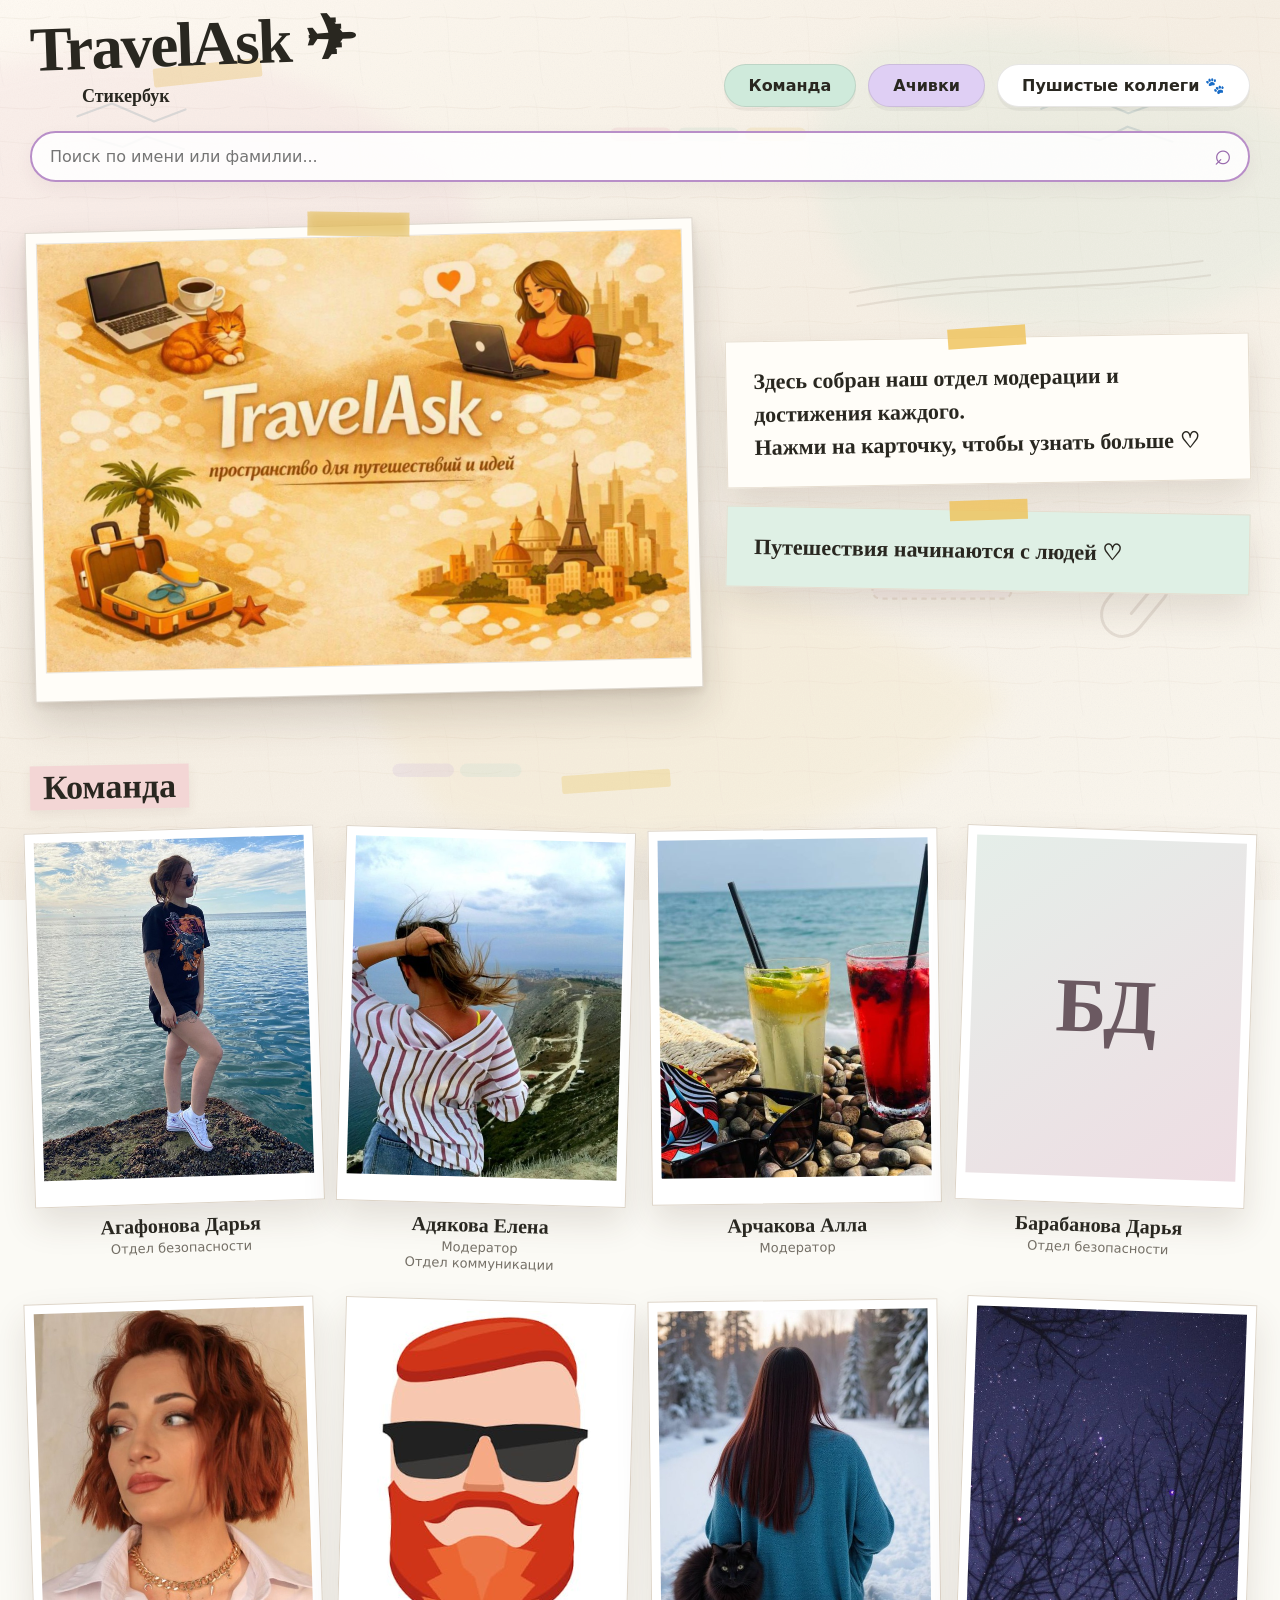
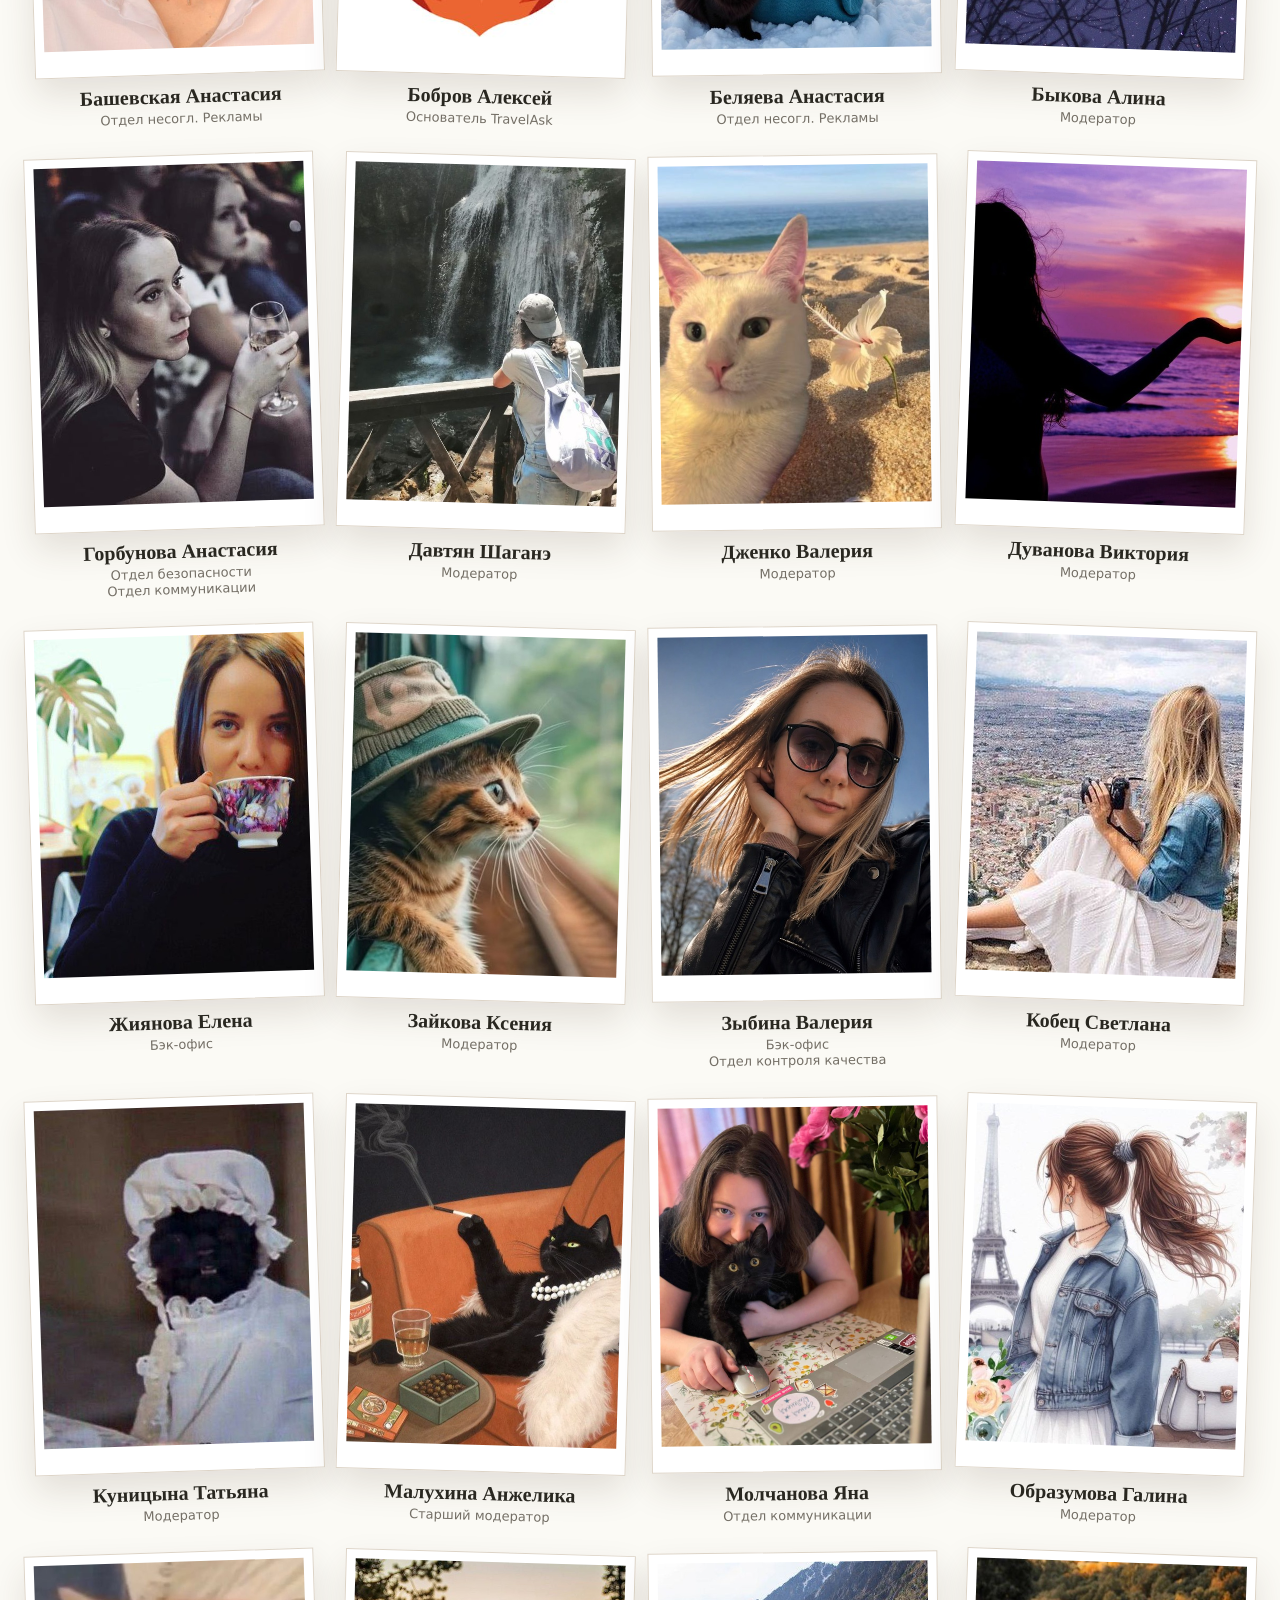
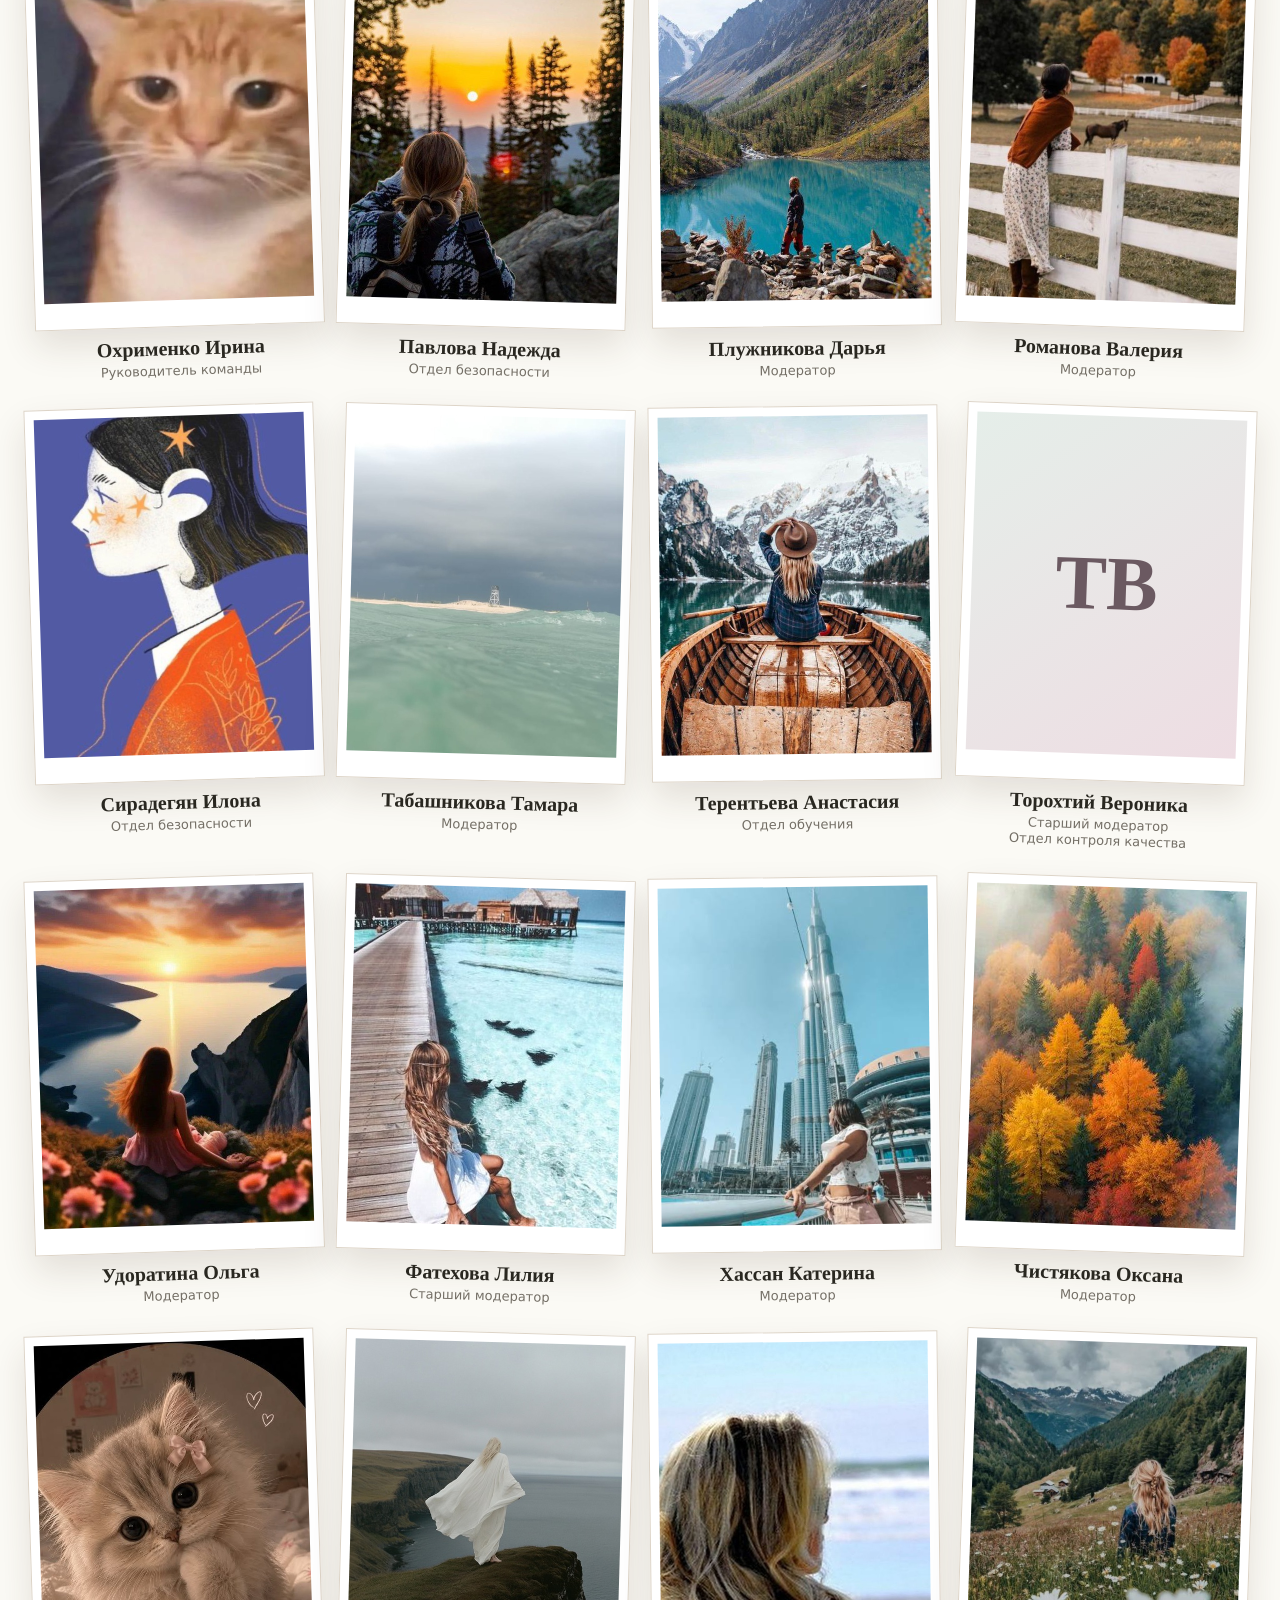
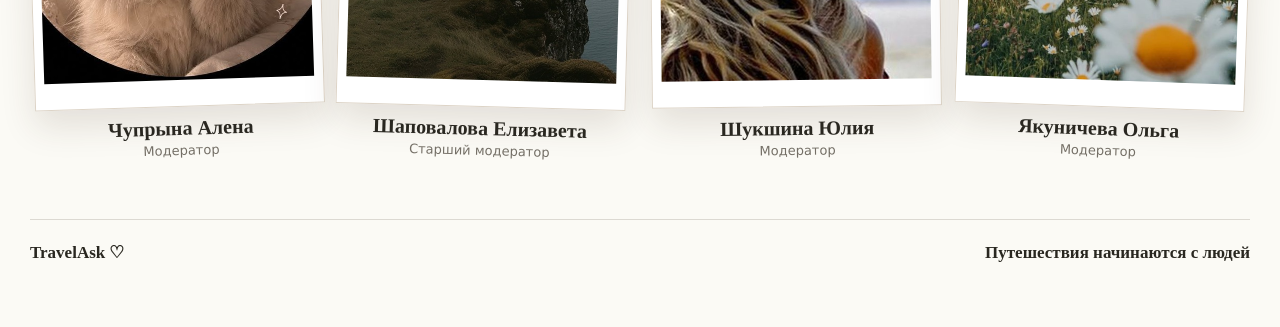
==== index.html @ f5ee165c "добавление питомцев" ====
<!doctype html><html lang="ru"><head><meta charset="utf-8"><meta name="viewport" content="width=device-width,initial-scale=1">
<meta name="theme-color" content="#fbfaf5"><title>TravelAsk Стикербук</title><link rel="stylesheet" href="styles.css">  <link rel="stylesheet" href="darkfix.css?v=2">
</head><body>
<main class="page"><header class="header">
  <a class="brand" href="index.html"><div class="brand-title">TravelAsk ✈</div><div class="brand-sub">Стикербук</div></a>
  <nav class="nav"><a class="pill mint" href="index.html">Команда</a><a class="pill lav" href="achievements.html">Ачивки</a><a class="pill" href="pets.html">Пушистые коллеги 🐾</a></nav>
</header>
<div class="search"><input id="memberSearch" type="search" placeholder="Поиск по имени или фамилии..." autocomplete="off"></div>
<section class="hero">
  <div class="hero-banner-wrap">
    <img class="hero-banner" src="background/hero-travelask.jpg" alt="TravelAsk — пространство для путешествий и идей">
  </div>
  <div><div class="note">Здесь собран наш отдел модерации и достижения каждого.<br>Нажми на карточку, чтобы узнать больше ♡</div>
  <div class="note mint-note">Путешествия начинаются с людей ♡</div></div>
</section>
<div class="section-label">Команда</div>
<section id="teamGrid" class="team-grid"></section><div id="teamEmpty" class="empty hidden">Никого не нашлось. Попробуй другое имя ♡</div>
<footer class="footer"><span>TravelAsk ♡</span><span>Путешествия начинаются с людей</span></footer>
</main><script src="data.js"></script><script src="script.js"></script></body></html>
---- styles.css ----
:root{
  --paper:#fbfaf5; --ink:#292720; --muted:#746f66;
  --mint:#cfeadb; --lav:#dfcff4; --pink:#f0d0d5; --yellow:#f0c968;
  --line:rgba(83,70,55,.18); --shadow:0 16px 34px rgba(68,49,32,.13);
}
*{box-sizing:border-box}
html{min-height:100%;background:var(--paper)}
body{margin:0;min-height:100vh;color:var(--ink);font-family:Inter,system-ui,-apple-system,"Segoe UI",Arial,sans-serif;background:transparent}
body::before{content:"";position:fixed;inset:0;z-index:-2;background:url("background/bg-scrapbook-v10-no-planes.svg") center/cover no-repeat}
body::after{content:"";position:fixed;inset:0;z-index:-1;background:rgba(255,255,255,.04)}
a{color:inherit;text-decoration:none}
button,input{font:inherit}
.page{width:min(1220px,calc(100% - 30px));margin:0 auto;padding:24px 0 64px}
.header{display:flex;justify-content:space-between;align-items:flex-end;gap:18px;margin-bottom:24px}
.brand{display:inline-block}
.brand-title{font-family:"Segoe Print","Comic Sans MS",cursive;font-weight:800;font-size:clamp(36px,5vw,63px);line-height:.85;letter-spacing:-2px;transform:rotate(-2deg);transform-origin:left center}
.brand-sub{margin-left:52px;margin-top:8px;font-family:"Segoe Print","Comic Sans MS",cursive;font-size:18px;font-weight:800}
.nav{display:flex;gap:12px;flex-wrap:wrap}
.pill{border:1px solid rgba(60,50,40,.12);border-radius:999px;padding:11px 24px;font-weight:800;box-shadow:0 4px 0 rgba(0,0,0,.04);background:#fff;transition:transform .18s ease,box-shadow .18s ease}
.pill:hover{transform:translateY(-2px);box-shadow:0 7px 13px rgba(60,45,30,.09)}
.pill.mint{background:var(--mint)} .pill.lav{background:var(--lav)}
.search{position:relative;margin:2px 0 25px}
.search input{width:100%;background:rgba(255,255,255,.86);border:2px solid #b88ec8;border-radius:999px;padding:14px 52px 14px 18px;outline:none;box-shadow:0 7px 18px rgba(80,57,92,.06)}
.search input:focus{box-shadow:0 0 0 4px rgba(184,142,200,.13)}
.search::after{content:"⌕";position:absolute;right:18px;top:5px;font-size:30px;color:#9869ad}
.hero{display:grid;grid-template-columns:1.12fr .88fr;gap:28px;align-items:center;margin:6px 0 12px}
.scrap{min-height:475px;position:relative}
.polaroid{position:absolute;width:218px;background:#fff;padding:9px 9px 34px;border:1px solid #ddd4c8;box-shadow:var(--shadow)}
.polaroid img{width:100%;aspect-ratio:4/5;display:block;object-fit:cover}
.polaroid .caption{text-align:center;font:800 16px/1.15 "Segoe Print","Comic Sans MS",cursive;margin-top:7px}
.polaroid:nth-child(1){left:12px;top:40px;transform:rotate(-8deg)}
.polaroid:nth-child(2){left:165px;top:7px;transform:rotate(7deg)}
.polaroid:nth-child(3){left:305px;top:180px;transform:rotate(-3deg)}
.polaroid:nth-child(4){left:62px;top:275px;transform:rotate(5deg)}
.tape{position:absolute;width:82px;height:22px;background:rgba(238,190,82,.85);box-shadow:inset 0 0 10px rgba(255,255,255,.25)}
.note{position:relative;padding:23px 27px;background:#fffdf8;border:1px solid #e6ddcf;box-shadow:var(--shadow);font:800 22px/1.5 "Segoe Print","Comic Sans MS",cursive;transform:rotate(-1deg)}
.note::before{content:"";position:absolute;width:78px;height:20px;background:rgba(239,194,88,.8);left:calc(50% - 39px);top:-11px;transform:rotate(-3deg)}
.note.mint-note{margin-top:26px;background:#dff0e5;transform:rotate(1deg)}
.section-label{display:inline-block;margin:32px 0 20px;padding:5px 13px;background:#f3d6d5;font:800 34px/1 "Segoe Print","Comic Sans MS",cursive;transform:rotate(-1deg);box-shadow:0 5px 12px rgba(80,55,40,.07)}
.team-grid{display:grid;grid-template-columns:repeat(4,minmax(0,1fr));gap:27px 20px;align-items:start}
.member-card{position:relative;display:block;transform:rotate(var(--rot,0deg));transition:transform .22s ease}
.member-card:nth-child(4n+1){--rot:-1.8deg}.member-card:nth-child(4n+2){--rot:1.6deg}.member-card:nth-child(4n+3){--rot:-.7deg}.member-card:nth-child(4n){--rot:2deg}
.member-card:hover{transform:rotate(0deg) translateY(-5px)}
.photo-paper{background:#fff;padding:9px 9px 26px;border:1px solid #ddd4c7;box-shadow:var(--shadow)}
.photo-paper img{width:100%;aspect-ratio:4/5;display:block;object-fit:cover;object-position:center}
.avatar-fallback{width:100%;aspect-ratio:4/5;display:grid;place-items:center;background:linear-gradient(145deg,#e5eee9,#eedde3);font:800 clamp(40px,6vw,78px)/1 "Segoe Print","Comic Sans MS",cursive;color:#6b5961}
.member-name{font:800 20px/1.15 "Segoe Print","Comic Sans MS",cursive;text-align:center;margin:10px 3px 3px}
.member-role{text-align:center;color:var(--muted);font-size:13px;line-height:1.3;white-space:pre-line}
.empty{padding:30px;text-align:center;font:700 20px/1.4 "Segoe Print","Comic Sans MS",cursive;color:var(--muted)}
.back{display:inline-block;margin:2px 0 24px;font-weight:750}
.profile-top{display:grid;grid-template-columns:360px minmax(0,1fr);gap:36px;align-items:start}
.profile-photo{background:#fff;padding:10px 10px 30px;border:1px solid #ddd3c7;box-shadow:var(--shadow);transform:rotate(-4deg)}
.profile-left{display:flex;flex-direction:column;align-items:center;min-width:0}
.profile-left .profile-photo{width:250px;max-width:100%}
.profile-special{
  width:100%;
  display:flex;
  flex-wrap:nowrap;
  justify-content:center;
  align-items:flex-start;
  gap:8px;
  margin-top:18px;
}
.profile-special .achievement{flex:0 0 auto;width:108px}
.profile-special .achievement-visual{width:92px}
.profile-special .achievement-title{font-size:11px;line-height:1.15;max-width:108px}
.profile-special-inline{justify-content:flex-start;margin-top:14px;margin-bottom:6px}

.profile-photo img,.profile-photo .avatar-fallback{width:100%;aspect-ratio:4/5;object-fit:cover}
.name-ribbon{display:inline-block;max-width:100%;padding:14px 40px;background:linear-gradient(90deg,#b88430,#efd078,#b67b27);box-shadow:var(--shadow);font:800 clamp(26px,4vw,38px)/1.1 "Segoe Print","Comic Sans MS",cursive;transform:rotate(-1deg)}
.profile-role{font-size:17px;color:#615c55;white-space:pre-line;margin:15px 0 6px}
.tenure-note{display:inline-block;margin-top:17px;background:#fffdf6;padding:11px 17px;border:1px solid #e2d7c8;box-shadow:0 8px 20px rgba(65,45,30,.09);font:800 18px/1.3 "Segoe Print","Comic Sans MS",cursive;transform:rotate(-2deg)}
.special-badges{display:flex;align-items:flex-start;gap:17px;margin-top:22px}
.filters{display:flex;gap:9px;flex-wrap:wrap;margin:4px 0 24px}
.filter{cursor:pointer;border:1px solid rgba(85,70,55,.3);background:rgba(255,255,255,.74);border-radius:999px;padding:9px 16px;transition:.18s}
.filter:hover{transform:translateY(-1px)} .filter.active{background:var(--mint);font-weight:800}
.achievement-grid{display:grid;grid-template-columns:repeat(5,minmax(0,1fr));gap:30px 16px;align-items:start}
.achievement{position:relative;display:inline-flex;flex-direction:column;align-items:center;justify-content:flex-start;gap:9px;cursor:pointer;perspective:760px;isolation:isolate;min-width:0;-webkit-tap-highlight-color:transparent}
.achievement-visual{position:relative;width:min(150px,100%);aspect-ratio:1;transform-style:preserve-3d;transition:transform .11s ease;will-change:transform;transform-origin:center center;backface-visibility:hidden;-webkit-backface-visibility:hidden}
.achievement-visual img{position:relative;z-index:3;display:block;width:100%;height:100%;object-fit:contain;pointer-events:none;filter:none!important;backface-visibility:hidden;-webkit-backface-visibility:hidden;image-rendering:-webkit-optimize-contrast}
.achievement-visual::after{
  content:"";position:absolute;inset:5%;border-radius:50%;z-index:4;pointer-events:none;
  background:radial-gradient(circle at var(--gx,35%) var(--gy,25%),rgba(255,255,255,.70) 0%,rgba(255,255,255,.34) 13%,rgba(255,255,255,0) 38%);
  opacity:.72;mix-blend-mode:screen;transition:background-position .08s linear;
}
.achievement:hover 
.achievement-title{font-size:14px;line-height:1.2;text-align:center;max-width:160px;transform:none!important;filter:none!important;text-rendering:geometricPrecision}
.achievement.expanded{z-index:99}
.achievement.expanded .achievement-visual{transform:scale(2.25) translateZ(26px)!important;z-index:100}
.category-block{margin-top:34px}
.category-title{display:inline-block;margin:0 0 19px;padding:6px 12px;background:#f2d3d2;font:800 29px/1 "Segoe Print","Comic Sans MS",cursive;transform:rotate(-1deg)}
.catalog-title{font:800 clamp(36px,5vw,52px)/1 "Segoe Print","Comic Sans MS",cursive;margin:18px 0 25px}
.footer{display:flex;justify-content:space-between;gap:16px;flex-wrap:wrap;margin-top:60px;padding-top:22px;border-top:1px solid var(--line);font:800 17px/1.25 "Segoe Print","Comic Sans MS",cursive}
.hidden{display:none!important}
@media(max-width:950px){
 .team-grid{grid-template-columns:repeat(3,minmax(0,1fr))}
 .achievement-grid{grid-template-columns:repeat(4,minmax(0,1fr))}
 .hero{grid-template-columns:1fr}
 .scrap{min-height:470px;max-width:620px}
}
@media(max-width:720px){
 .page{width:min(100% - 20px,1220px);padding-top:15px}
 .header{align-items:flex-start;flex-direction:column}
 .nav{width:100%}.nav .pill{flex:1;text-align:center;padding-inline:15px}
 .brand-title{font-size:44px}.brand-sub{font-size:16px}
 .scrap{min-height:405px;transform:scale(.86);transform-origin:top left;width:116%}
 .polaroid{width:170px}
 .polaroid:nth-child(2){left:123px}.polaroid:nth-child(3){left:218px;top:151px}.polaroid:nth-child(4){left:29px;top:231px}
 .note{font-size:18px;padding:20px}
 .team-grid{grid-template-columns:repeat(2,minmax(0,1fr));gap:18px 10px}
 .member-name{font-size:16px}.member-role{font-size:11px}
 .profile-top{grid-template-columns:1fr}
 .profile-left{width:100%}
 .profile-photo{width:min(75vw,300px);margin:0 auto}
 .profile-special{width:min(100%,390px);overflow-x:auto;justify-content:center;padding:4px 8px 12px;scrollbar-width:none}
 .profile-special::-webkit-scrollbar{display:none}
 .profile-main{text-align:center}
 .profile-role{font-size:15px}
 .special-badges{justify-content:center}
 .achievement-grid{grid-template-columns:repeat(3,minmax(0,1fr));gap:24px 8px}
 .achievement-visual{width:min(125px,100%)}
 .achievement-title{font-size:12px}
}
@media(max-width:480px){
 .page{width:calc(100% - 14px)}
 .scrap{transform:scale(.74);width:135%;min-height:345px}
 .section-label{font-size:29px}
 .team-grid{gap:15px 8px}
 .photo-paper{padding:6px 6px 20px}
 .achievement-grid{grid-template-columns:repeat(2,minmax(0,1fr));gap:23px 7px}
 .achievement-visual{width:min(138px,100%)}
 .achievement.expanded .achievement-visual{transform:scale(1.95) translateZ(22px)!important}
 .name-ribbon{padding:12px 24px}
}


/* Final polish: no pale under-shadow below achievements */
.achievement-visual::before{display:none!important}

/* Special tenure/department badges expand to the same visible size as ordinary achievements */
.profile-special .achievement.expanded .achievement-visual{
  transform:scale(3.67) translateZ(26px)!important;
  z-index:120;
}
.profile-special .achievement.expanded{
  z-index:120;
}

@media(max-width:480px){
  .profile-special .achievement.expanded .achievement-visual{
    transform:scale(3.18) translateZ(22px)!important;
  }
}


/* Dark-mode background fix: the light theme stays unchanged */
@media (prefers-color-scheme: dark) {
  body::before{
    background:
      linear-gradient(rgba(28,24,18,.86), rgba(28,24,18,.86)),
      url("background/bg-dark-clean.svg") center/cover no-repeat !important;
  }
  body::after{
    background:rgba(0,0,0,.06) !important;
  }
}


/* Main-page TravelAsk hero banner */
.hero-banner-wrap{
  position:relative;
  width:100%;
  max-width:680px;
  margin:18px auto 26px;
  padding:10px 10px 28px;
  background:#fffdf8;
  border:1px solid rgba(99,78,55,.22);
  box-shadow:
    0 20px 40px rgba(55,38,24,.18),
    0 4px 10px rgba(55,38,24,.10);
  transform:rotate(-1.35deg);
  transform-origin:center;
}
.hero-banner-wrap::before{
  content:"";
  position:absolute;
  z-index:3;
  width:102px;
  height:24px;
  left:50%;
  top:-14px;
  transform:translateX(-50%) rotate(2deg);
  background:rgba(225,181,75,.68);
  box-shadow:inset 0 0 10px rgba(255,255,255,.30);
  pointer-events:none;
}
.hero-banner{
  display:block;
  width:100%;
  height:auto;
  aspect-ratio:3/2;
  object-fit:cover;
  border:1px solid rgba(95,73,50,.14);
}

/* On the home page, let the new banner use the left hero column cleanly. */
.hero > .hero-banner-wrap{
  align-self:center;
}

@media(max-width:950px){
  .hero-banner-wrap{
    max-width:720px;
    margin-top:8px;
  }
}

@media(max-width:720px){
  .hero-banner-wrap{
    width:calc(100% - 8px);
    margin:10px auto 24px;
    padding:7px 7px 22px;
    transform:rotate(-.8deg);
    box-shadow:
      0 14px 28px rgba(55,38,24,.18),
      0 3px 8px rgba(55,38,24,.10);
  }
  .hero-banner-wrap::before{
    width:82px;
    height:20px;
    top:-11px;
  }
}

/* Keep the light/dark theme behavior of the rest of the site untouched. */
@media(prefers-color-scheme:dark){
  .hero-banner-wrap{
    background:#24211b;
    border-color:rgba(255,255,255,.13);
    box-shadow:
      0 20px 42px rgba(0,0,0,.36),
      0 4px 10px rgba(0,0,0,.22);
  }
  .hero-banner{
    border-color:rgba(255,255,255,.08);
  }
}


/* Mini profile card on member page */
.mini-profile-card{
  position:relative;
  width:min(100%,430px);
  margin:28px 0 6px;
  padding:26px 28px 24px;
  background:#fffaf0;
  border:1px solid rgba(113,88,61,.20);
  border-radius:4px;
  box-shadow:0 14px 30px rgba(65,45,30,.13);
  transform:none;
}
.mini-profile-tape{
  position:absolute;
  width:92px;
  height:22px;
  left:50%;
  top:-12px;
  transform:translateX(-50%) rotate(-3deg);
  background:rgba(233,194,95,.72);
  box-shadow:inset 0 0 8px rgba(255,255,255,.3);
}
.mini-profile-title{
  display:inline-block;
  margin:0 0 18px;
  padding:3px 9px 5px;
  background:#f0d2d5;
  font:800 24px/1 "Segoe Print","Comic Sans MS",cursive;
  transform:rotate(-1deg);
}
.mini-profile-list{
  display:grid;
  gap:13px;
}
.mini-profile-row{
  display:grid;
  grid-template-columns:30px minmax(0,1fr);
  gap:9px;
  align-items:start;
  color:#4f4941;
  font-size:15px;
  line-height:1.35;
}
.mini-profile-row b{
  color:#292720;
}
.mini-profile-icon{
  font-size:19px;
  line-height:1.3;
  text-align:center;
}
.mini-profile-fact{
  margin-top:2px;
}
.mini-profile-interview{
  display:flex;
  align-items:center;
  gap:9px;
  margin-top:4px;
  padding:11px 14px;
  border:1px solid rgba(72,119,105,.22);
  border-radius:12px;
  background:#dff0e5;
  font-weight:800;
  transition:transform .16s ease, box-shadow .16s ease;
}
.mini-profile-interview:hover{
  transform:translateY(-2px);
  box-shadow:0 7px 15px rgba(59,89,74,.12);
}
.mini-profile-arrow{
  margin-left:auto;
  font-size:18px;
}

@media(max-width:720px){
  .mini-profile-card{
    width:min(100%,390px);
    margin:25px auto 5px;
    padding:24px 21px 22px;
    text-align:left;
    transform:none;
  }
  .mini-profile-title{
    font-size:22px;
  }
  .mini-profile-row{
    font-size:14px;
  }
}

@media(prefers-color-scheme:dark){
  .mini-profile-card{
    background:#2d2922;
    border-color:rgba(255,255,255,.12);
    box-shadow:0 15px 32px rgba(0,0,0,.28);
  }
  .mini-profile-row{
    color:#ded7cb;
  }
  .mini-profile-row b{
    color:#f5efe6;
  }
  .mini-profile-title{
    color:#322a29;
  }
  .mini-profile-interview{
    color:#262c29;
  }
}


/* Desktop: place the mini profile card to the right of the member info */
@media(min-width:721px){
  .profile-top{
    grid-template-columns:300px minmax(0,1fr);
    gap:34px;
  }

  .profile-main{
    display:grid;
    grid-template-columns:minmax(260px,1fr) minmax(320px,390px);
    column-gap:28px;
    align-items:start;
  }

  .profile-main > *:not(.mini-profile-card){
    grid-column:1;
  }

  .mini-profile-card{
    grid-column:2;
    grid-row:1 / span 8;
    width:100%;
    margin:0;
    align-self:start;
  }
}


/* Keep mini-profile text sharp during achievement hover */
.mini-profile-card{
  transform:none !important;
}
@media(max-width:720px){
  .mini-profile-card{
    transform:none !important;
  }
}
---- darkfix.css ----
/* TravelAsk Stickerbook: dark mode background override.
   No SVG is used here, so the large polygon "paper scraps" cannot appear. */

@media (prefers-color-scheme: dark) {
  body::before {
    background:
      repeating-linear-gradient(
        8deg,
        rgba(255,255,255,.025) 0px,
        rgba(255,255,255,.025) 1px,
        transparent 1px,
        transparent 34px
      ),
      repeating-linear-gradient(
        96deg,
        rgba(255,255,255,.018) 0px,
        rgba(255,255,255,.018) 1px,
        transparent 1px,
        transparent 48px
      ),
      radial-gradient(circle at 18% 18%, rgba(102,135,116,.10), transparent 28%),
      radial-gradient(circle at 82% 24%, rgba(119,82,105,.09), transparent 25%),
      radial-gradient(circle at 55% 82%, rgba(146,116,62,.08), transparent 30%),
      linear-gradient(135deg, #28241d 0%, #211f1a 48%, #2b271f 100%) !important;
    background-attachment: fixed !important;
  }

  body::after {
    background: rgba(0,0,0,.03) !important;
  }
}
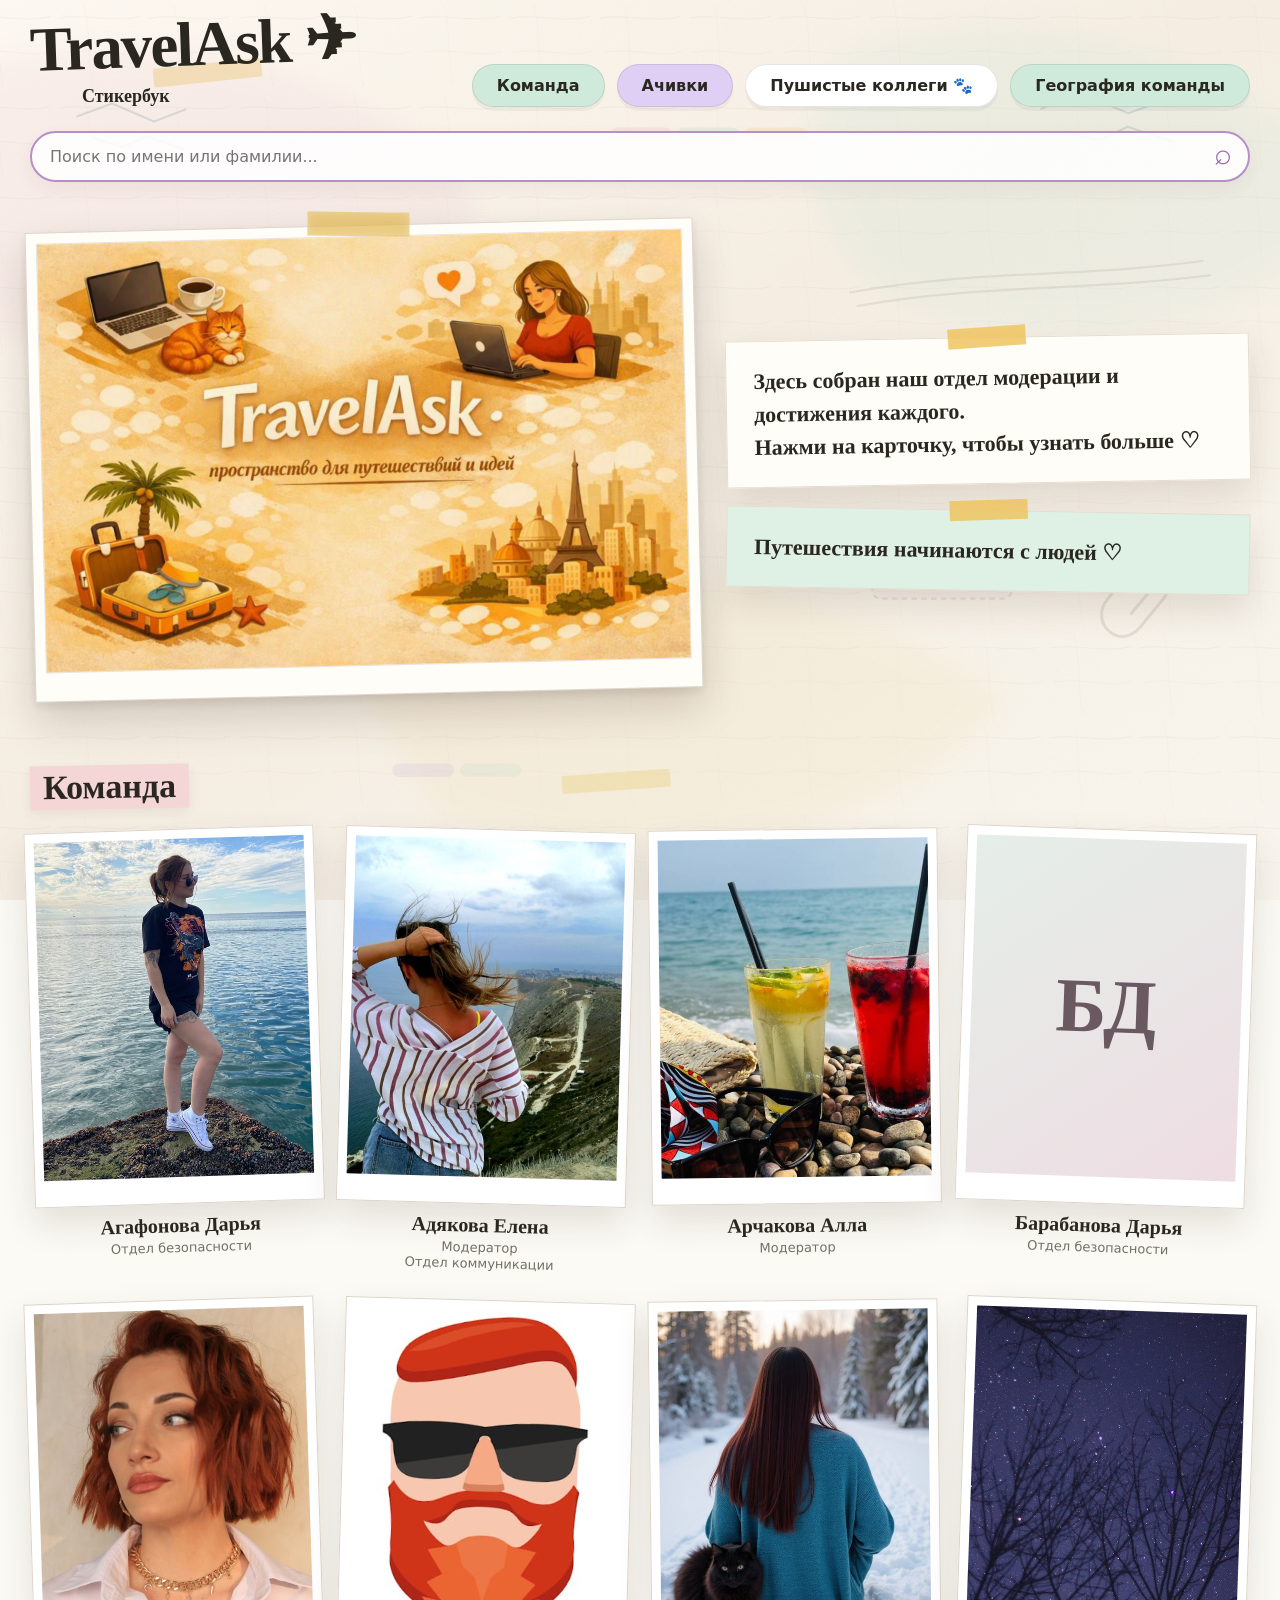
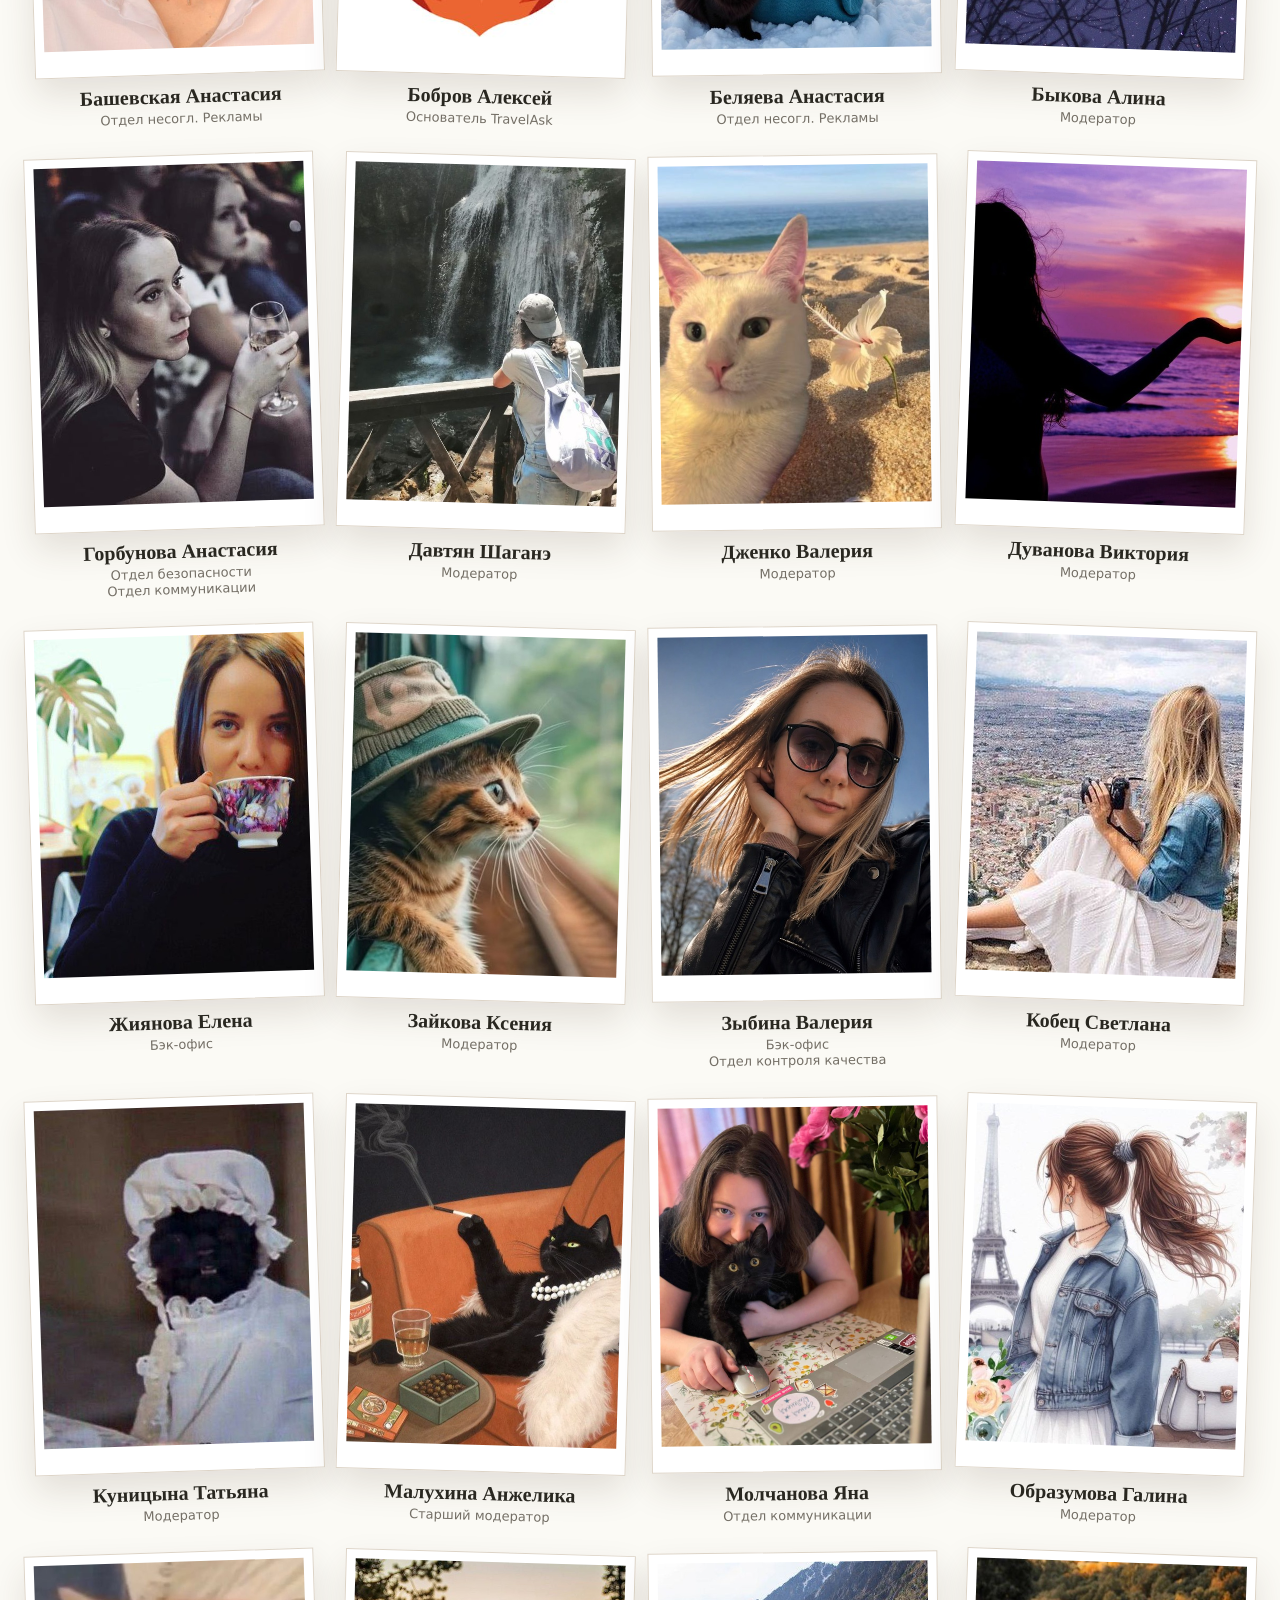
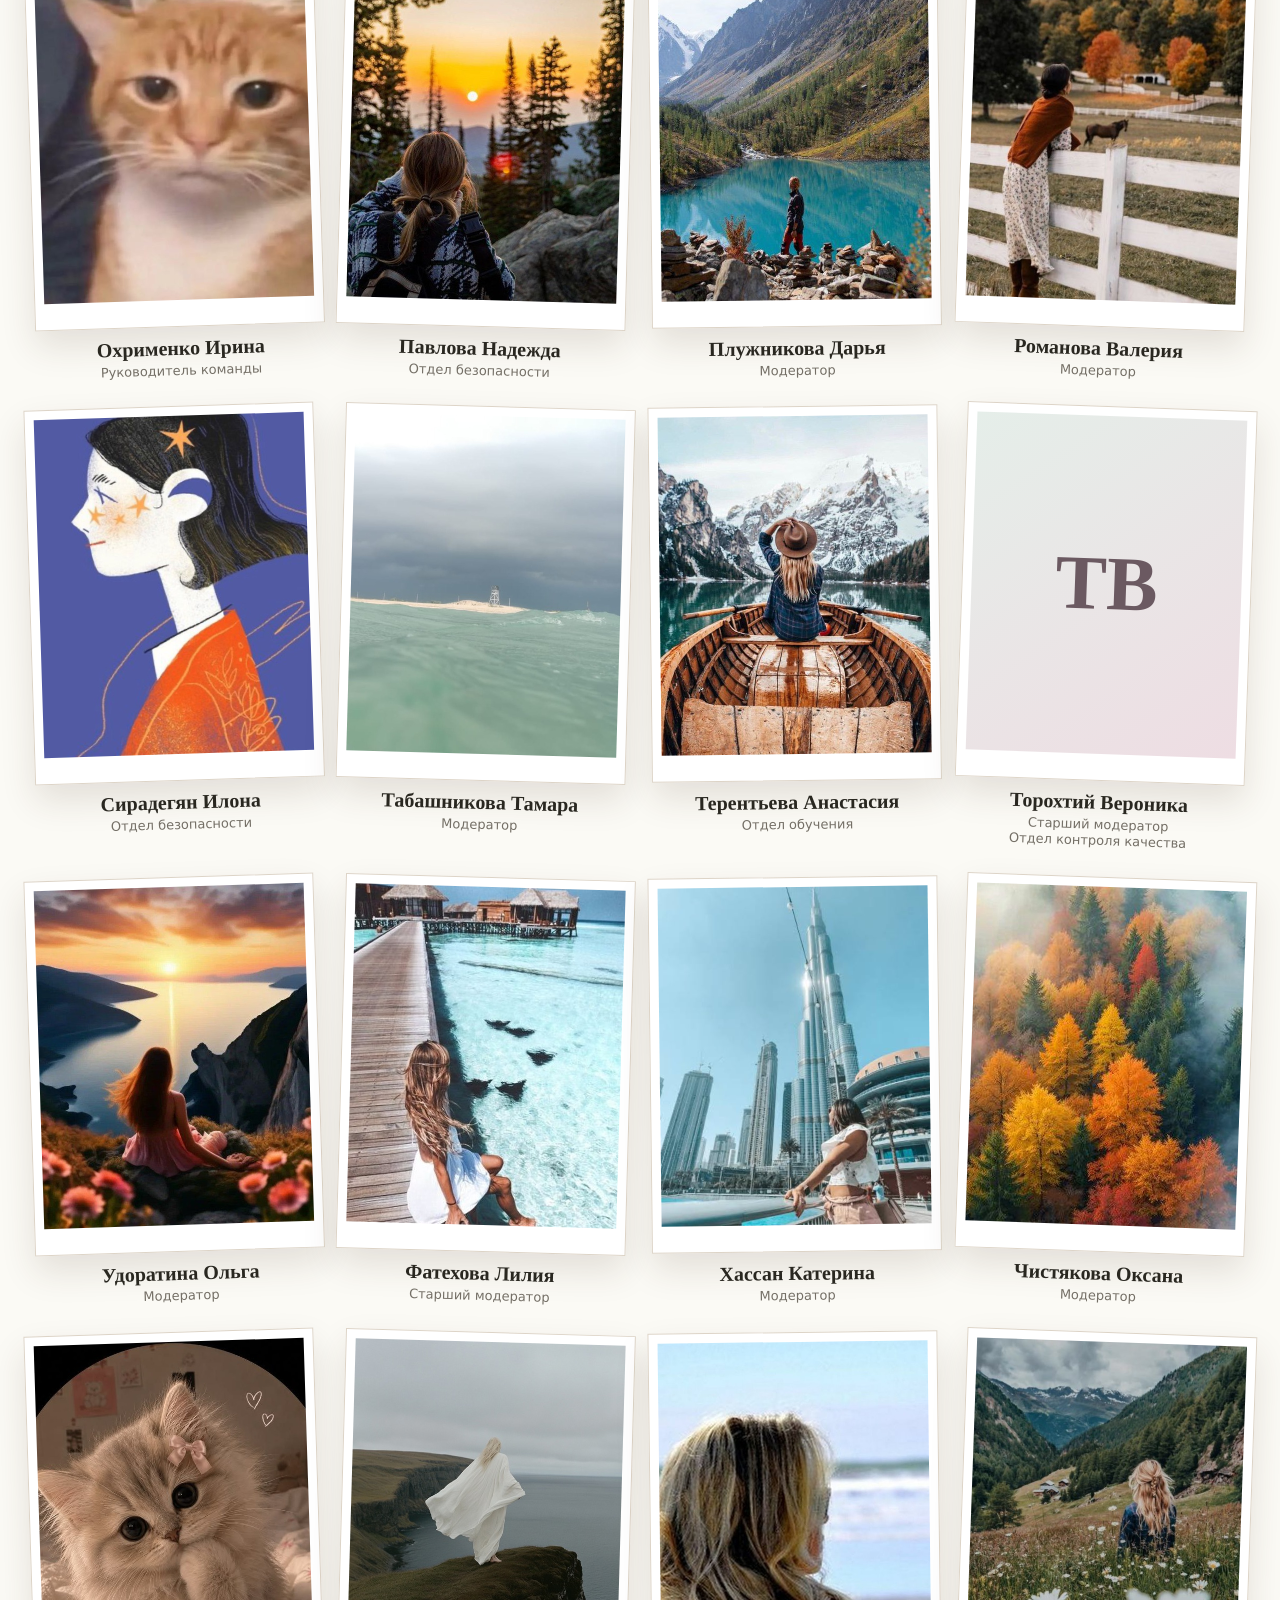
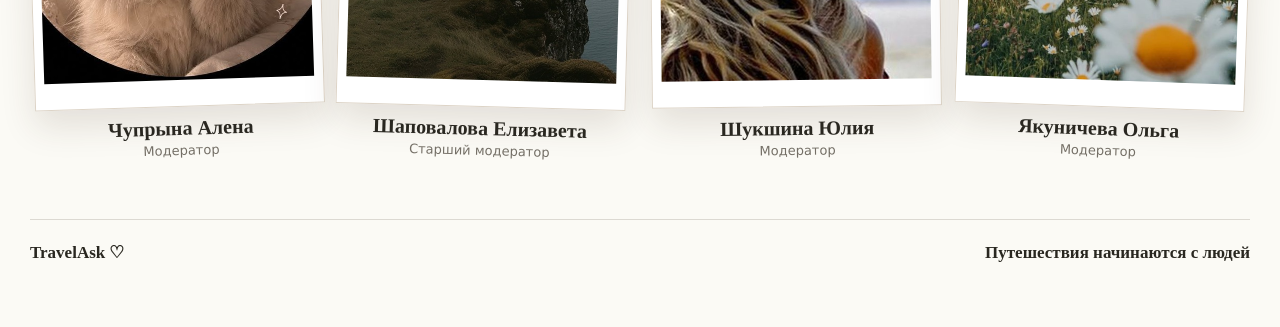
==== commit d762f5e8: "Добавление карты" ====
--- a/index.html
+++ b/index.html
@@ -3,7 +3,7 @@
 </head><body>
 <main class="page"><header class="header">
   <a class="brand" href="index.html"><div class="brand-title">TravelAsk ✈</div><div class="brand-sub">Стикербук</div></a>
-  <nav class="nav"><a class="pill mint" href="index.html">Команда</a><a class="pill lav" href="achievements.html">Ачивки</a><a class="pill" href="pets.html">Пушистые коллеги 🐾</a></nav>
+  <nav class="nav"><a class="pill mint" href="index.html">Команда</a><a class="pill lav" href="achievements.html">Ачивки</a><a class="pill" href="pets.html">Пушистые коллеги 🐾</a><a class="pill mint" href="geography.html">География команды</a></nav>
 </header>
 <div class="search"><input id="memberSearch" type="search" placeholder="Поиск по имени или фамилии..." autocomplete="off"></div>
 <section class="hero">
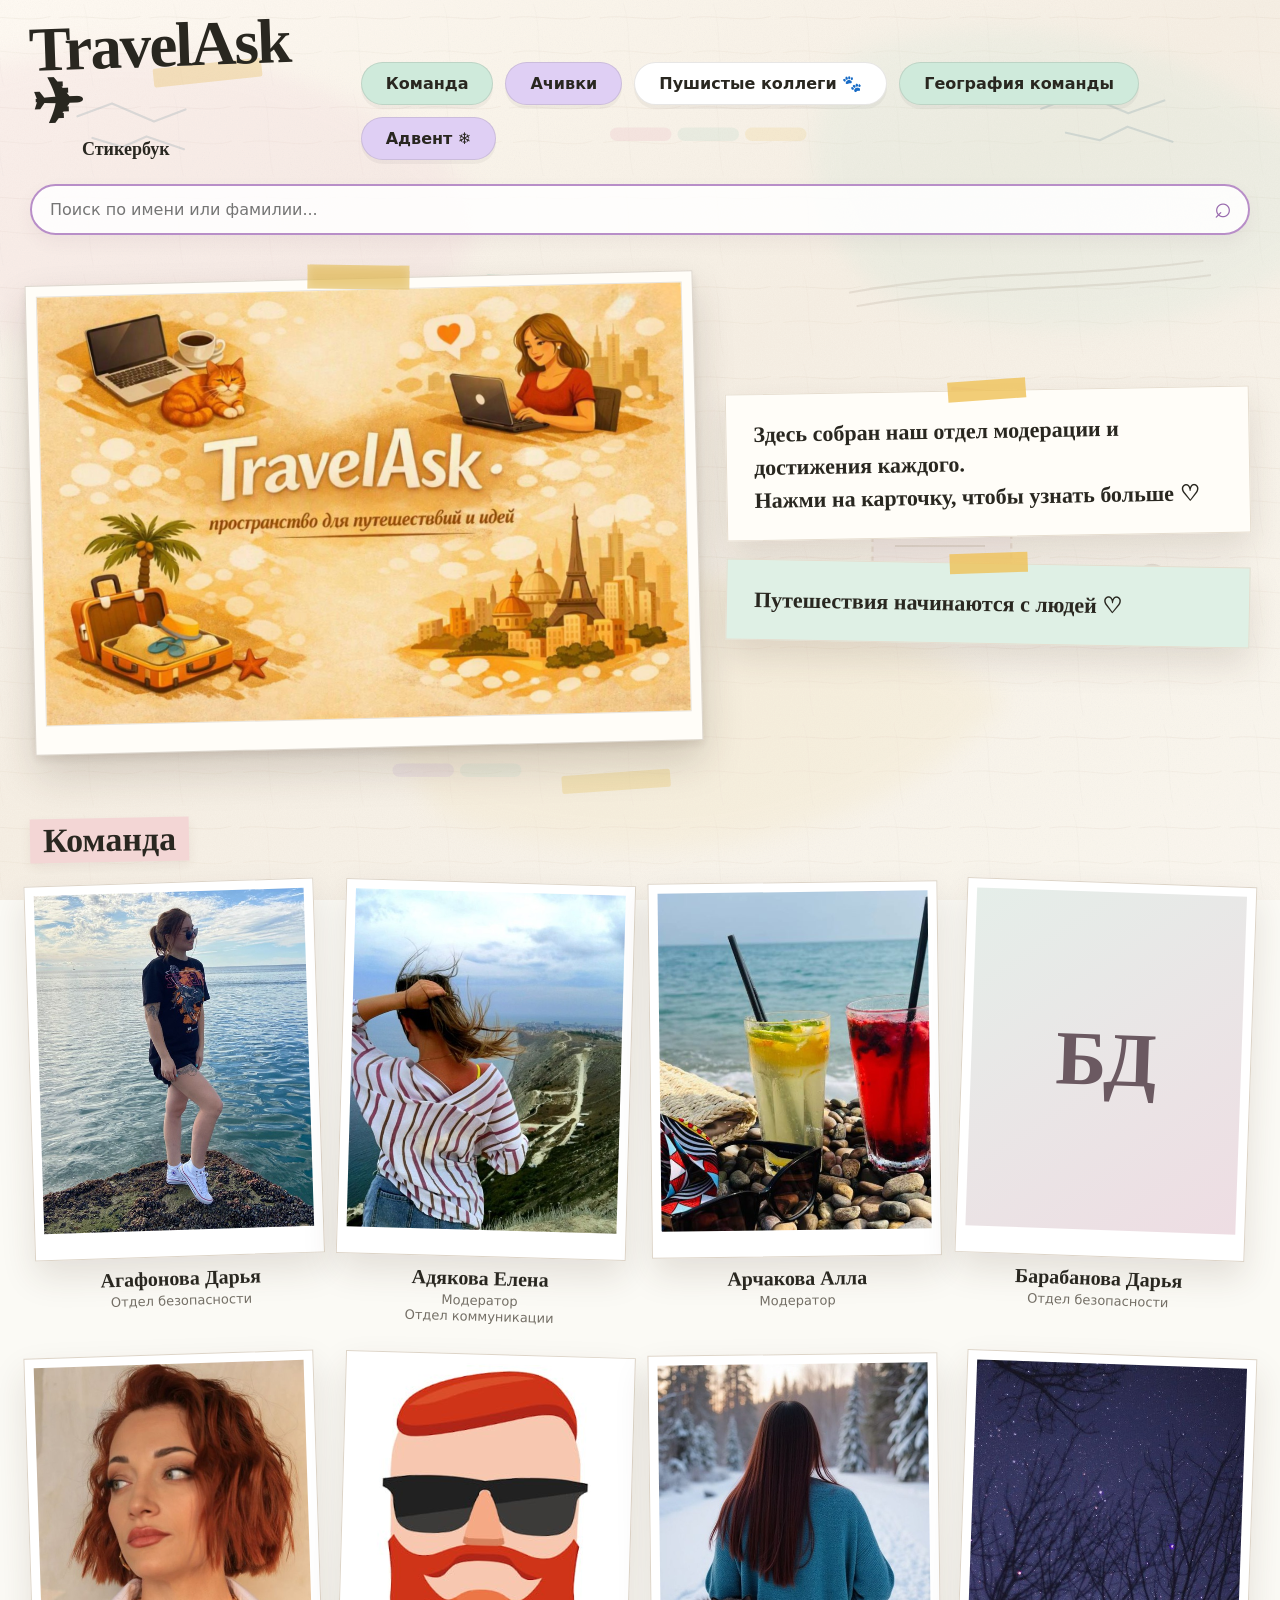
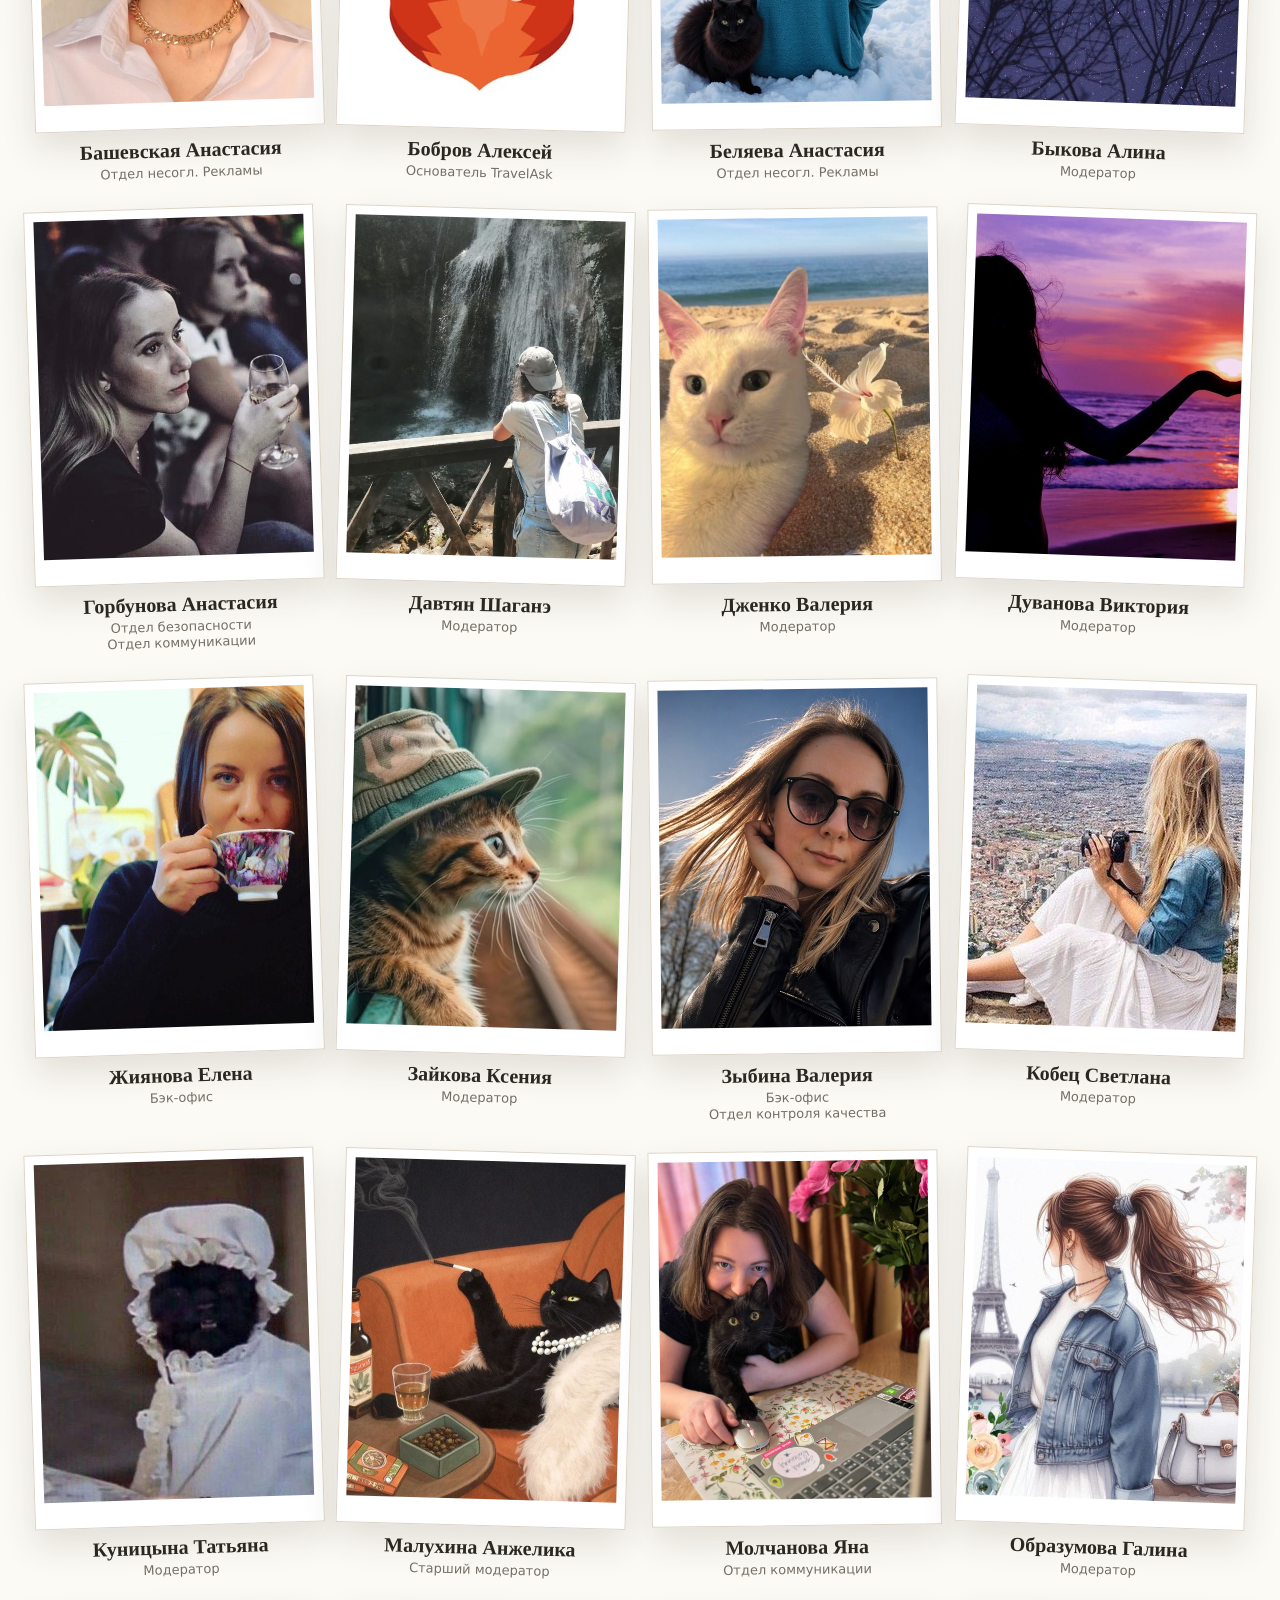
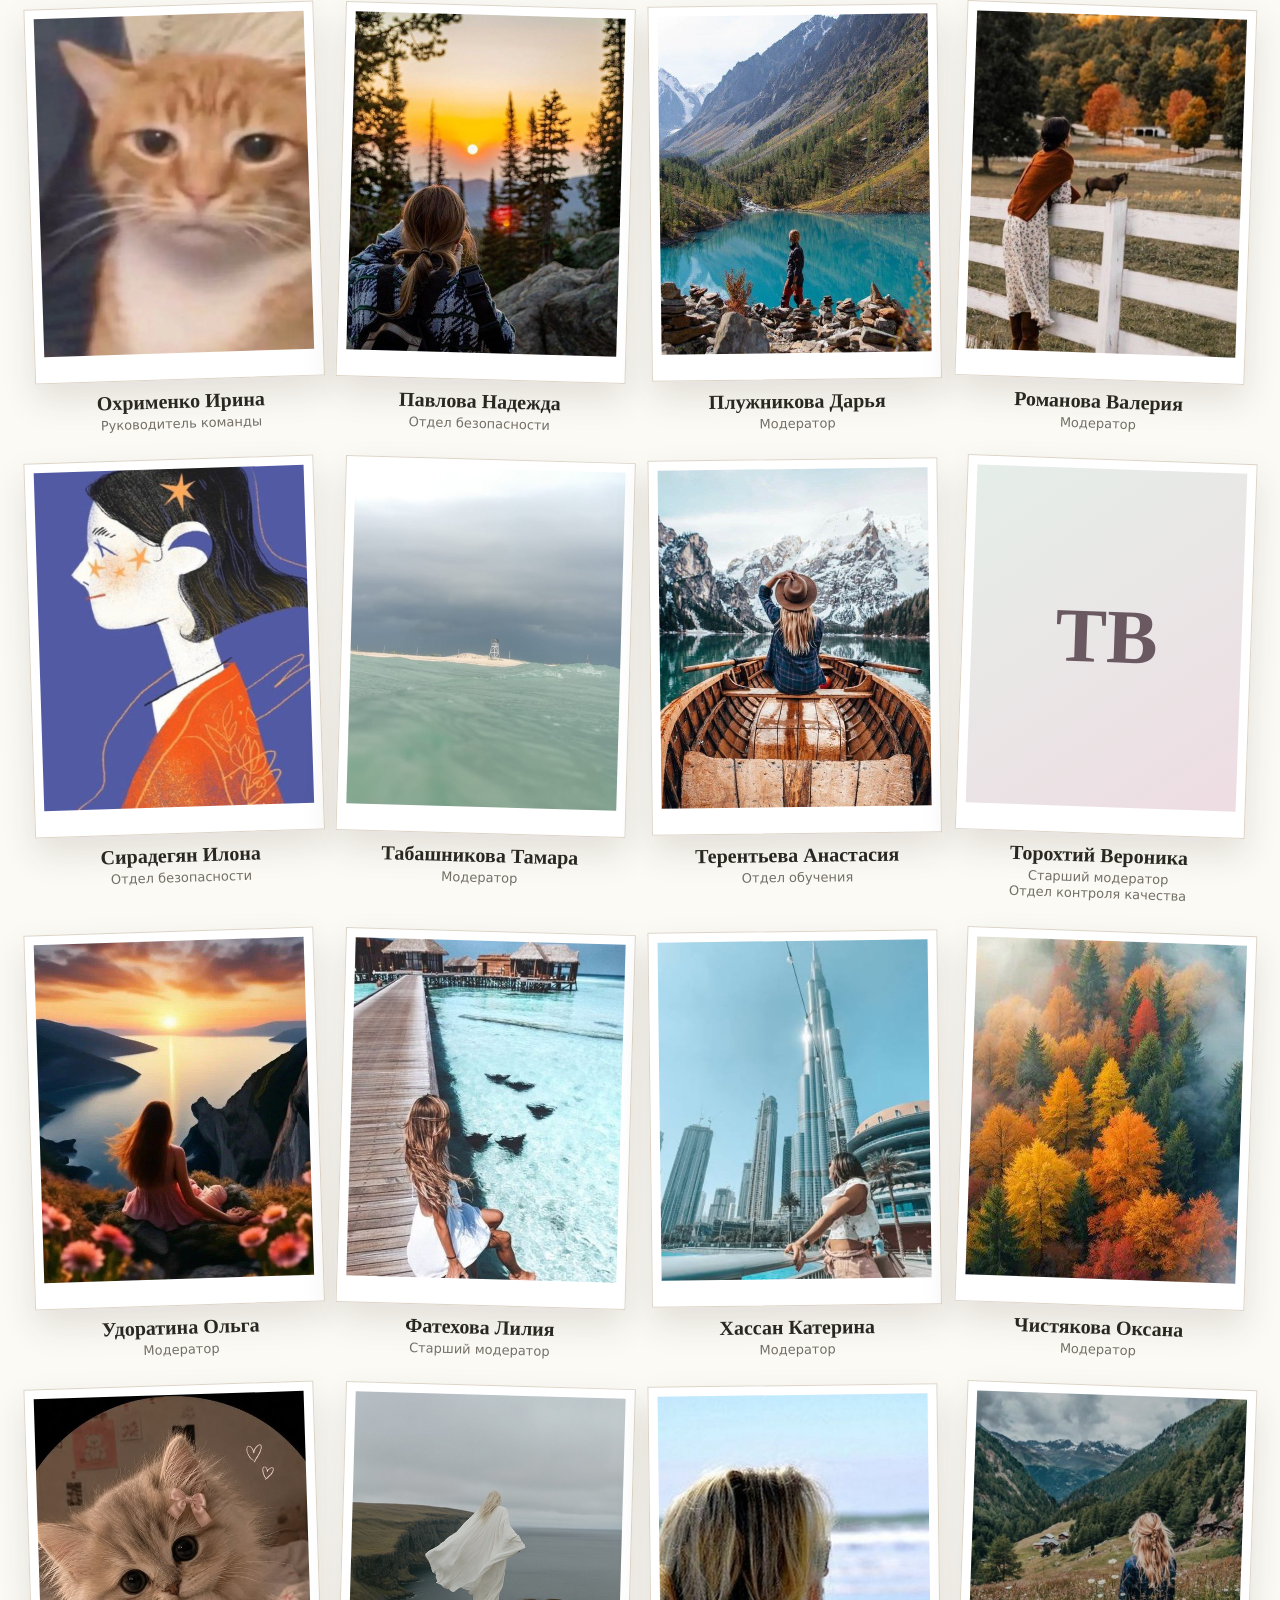
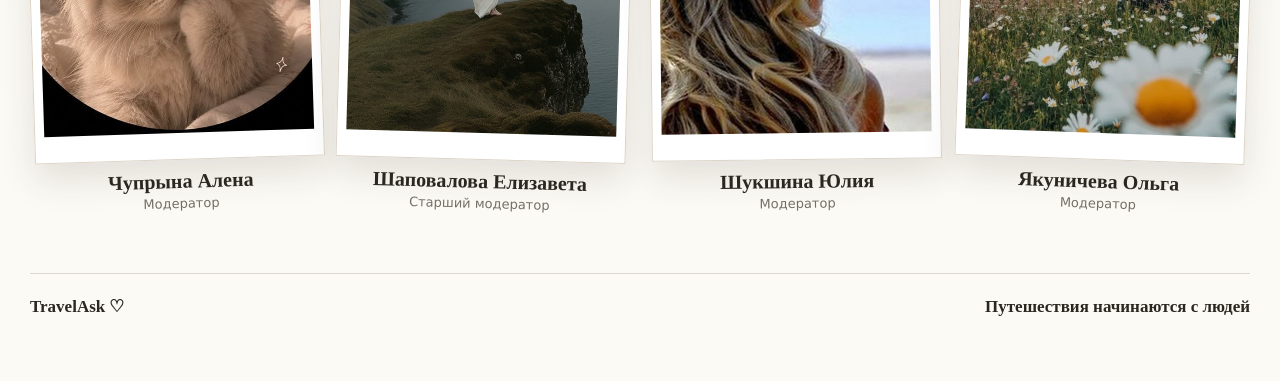
==== commit 237300ba: "адвент" ====
--- a/index.html
+++ b/index.html
@@ -3,7 +3,7 @@
 </head><body>
 <main class="page"><header class="header">
   <a class="brand" href="index.html"><div class="brand-title">TravelAsk ✈</div><div class="brand-sub">Стикербук</div></a>
-  <nav class="nav"><a class="pill mint" href="index.html">Команда</a><a class="pill lav" href="achievements.html">Ачивки</a><a class="pill" href="pets.html">Пушистые коллеги 🐾</a><a class="pill mint" href="geography.html">География команды</a></nav>
+  <nav class="nav"><a class="pill mint" href="index.html">Команда</a><a class="pill lav" href="achievements.html">Ачивки</a><a class="pill" href="pets.html">Пушистые коллеги 🐾</a><a class="pill mint" href="geography.html">География команды</a><a class="pill lav" href="advent.html">Адвент ❄</a></nav>
 </header>
 <div class="search"><input id="memberSearch" type="search" placeholder="Поиск по имени или фамилии..." autocomplete="off"></div>
 <section class="hero">
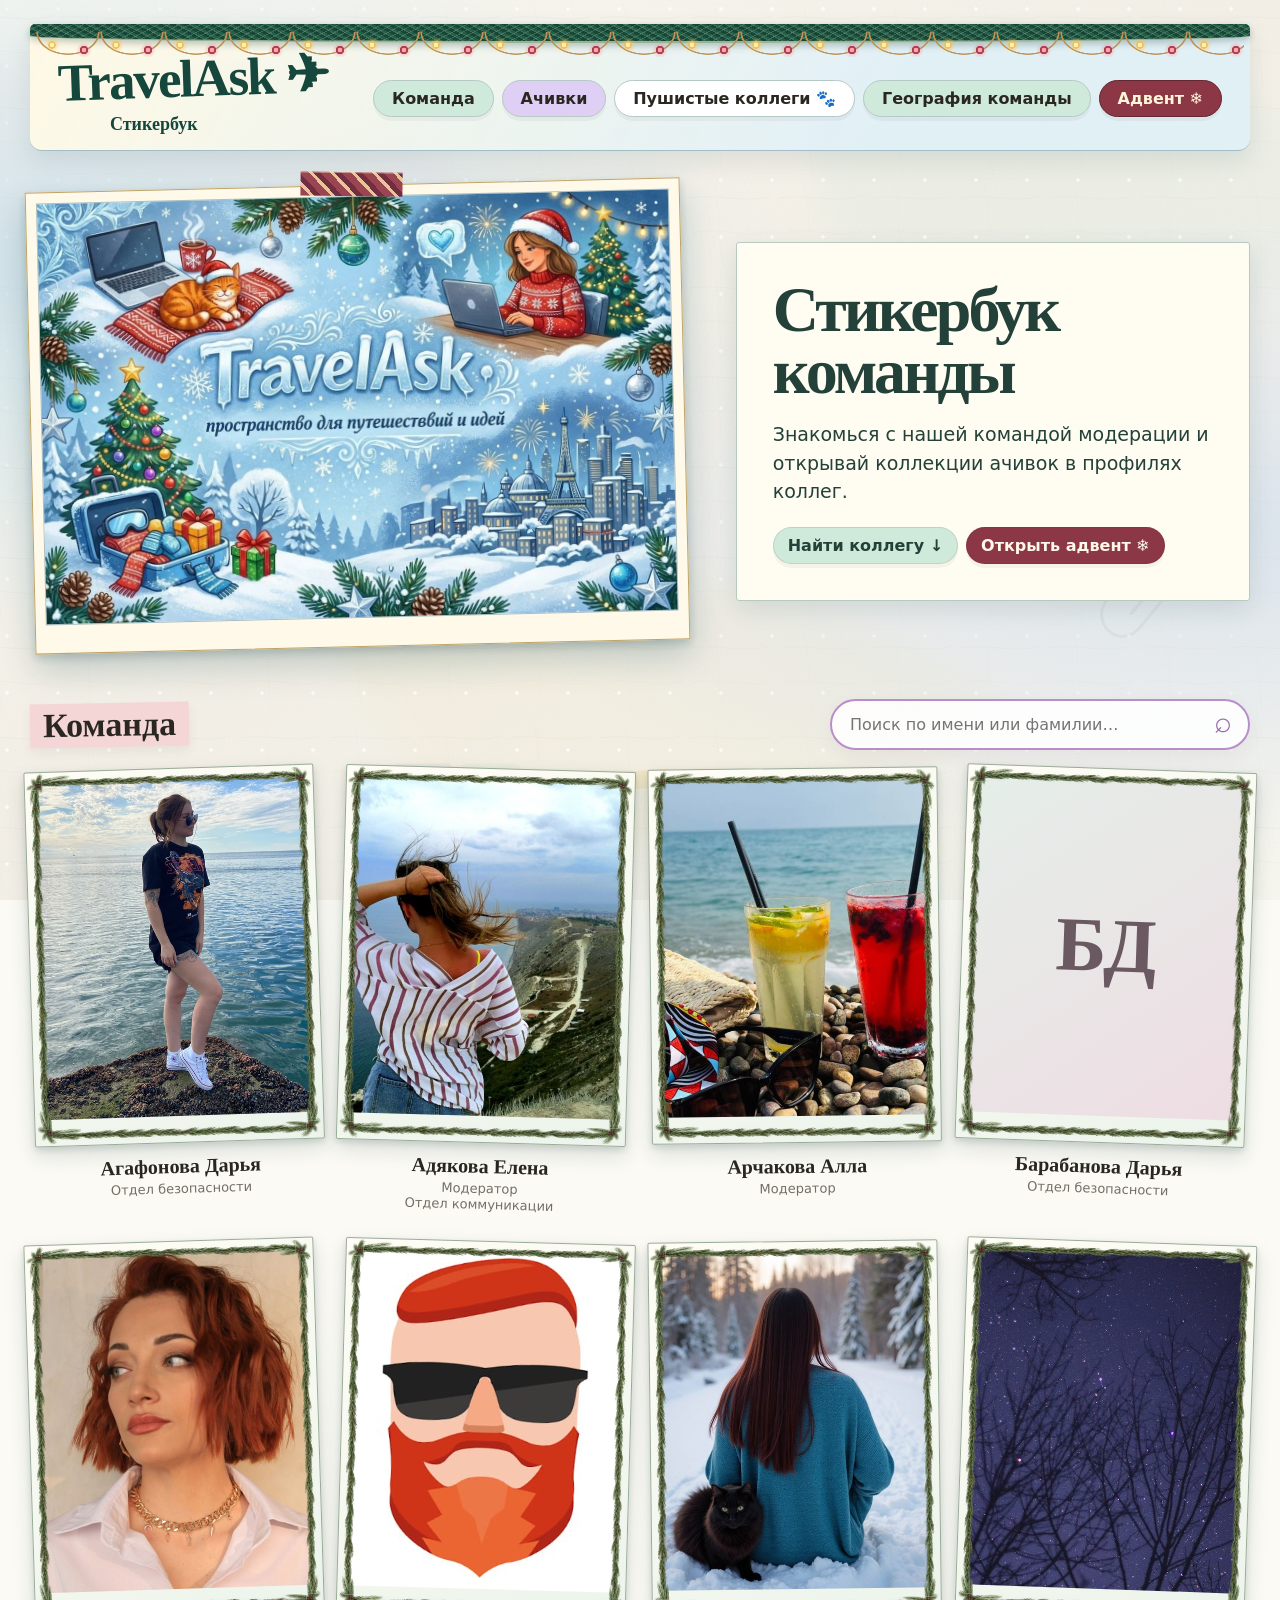
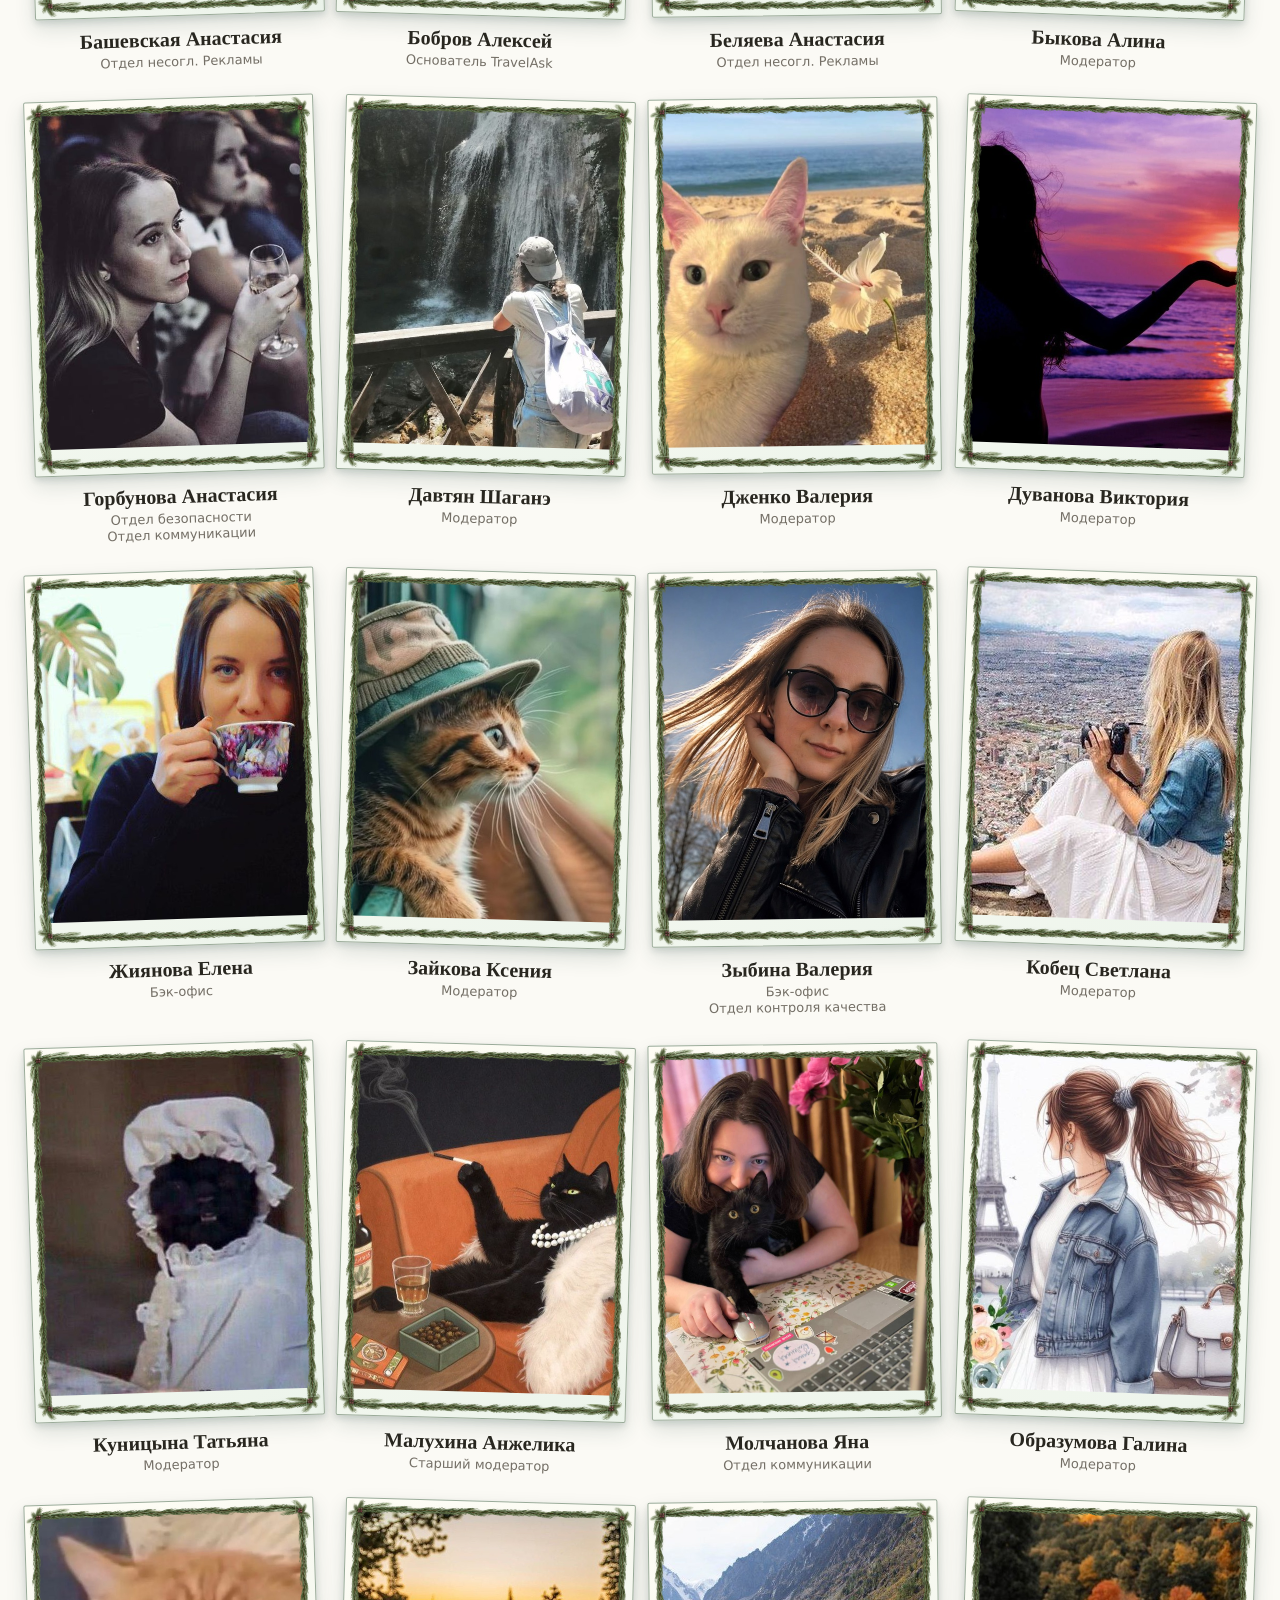
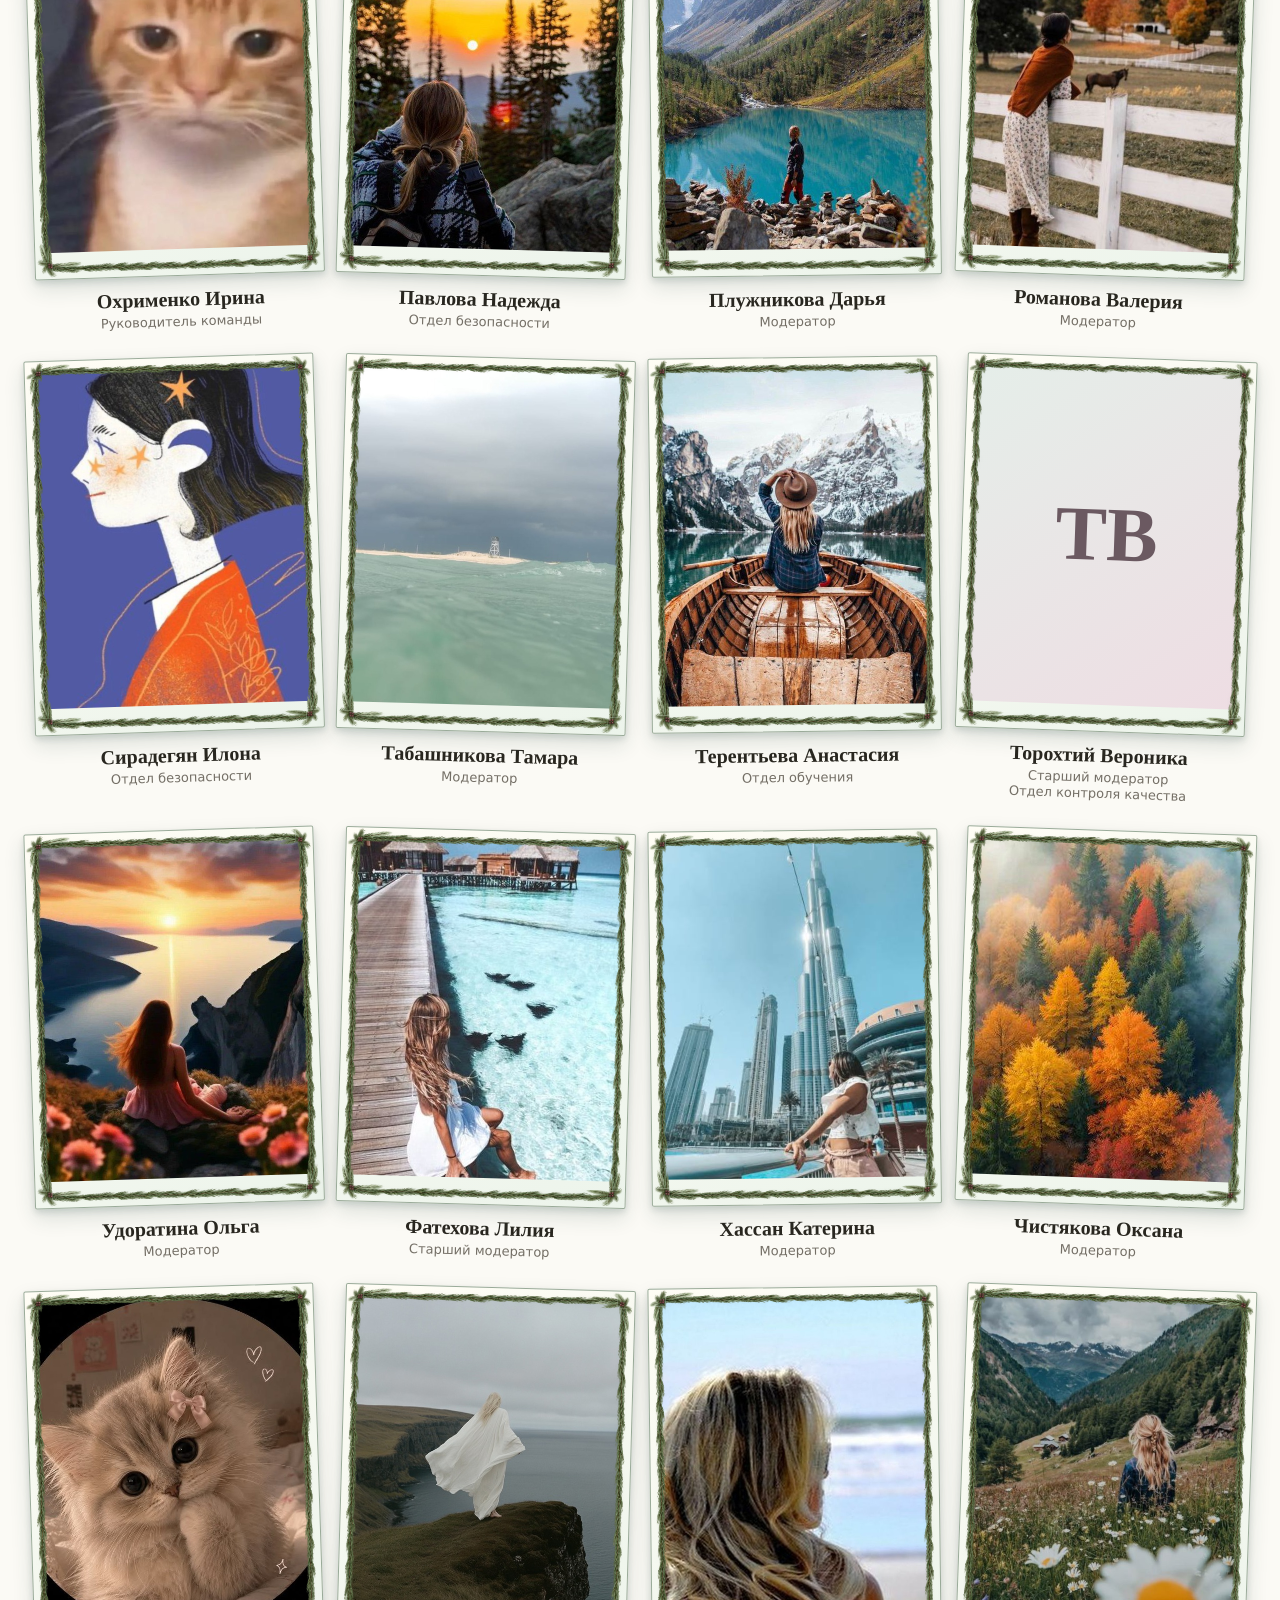
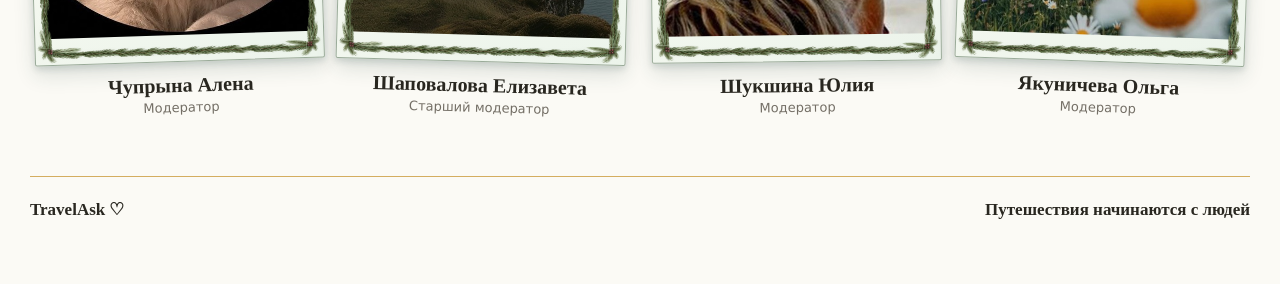
==== commit ab19ee20: "ссылки на города и питомцев" ====
--- a/index.html
+++ b/index.html
@@ -1,19 +1,31 @@
 <!doctype html><html lang="ru"><head><meta charset="utf-8"><meta name="viewport" content="width=device-width,initial-scale=1">
-<meta name="theme-color" content="#fbfaf5"><title>TravelAsk Стикербук</title><link rel="stylesheet" href="styles.css">  <link rel="stylesheet" href="darkfix.css?v=2">
+<meta name="theme-color" content="#fbfaf5"><title>TravelAsk Стикербук</title><link rel="stylesheet" href="styles.css?v=album1">  <link rel="stylesheet" href="darkfix.css?v=2">
 </head><body>
 <main class="page"><header class="header">
   <a class="brand" href="index.html"><div class="brand-title">TravelAsk ✈</div><div class="brand-sub">Стикербук</div></a>
   <nav class="nav"><a class="pill mint" href="index.html">Команда</a><a class="pill lav" href="achievements.html">Ачивки</a><a class="pill" href="pets.html">Пушистые коллеги 🐾</a><a class="pill mint" href="geography.html">География команды</a><a class="pill lav" href="advent.html">Адвент ❄</a></nav>
 </header>
-<div class="search"><input id="memberSearch" type="search" placeholder="Поиск по имени или фамилии..." autocomplete="off"></div>
-<section class="hero">
+<section class="hero album-cover" aria-labelledby="album-title">
   <div class="hero-banner-wrap">
     <img class="hero-banner" src="background/hero-travelask.jpg" alt="TravelAsk — пространство для путешествий и идей">
   </div>
-  <div><div class="note">Здесь собран наш отдел модерации и достижения каждого.<br>Нажми на карточку, чтобы узнать больше ♡</div>
-  <div class="note mint-note">Путешествия начинаются с людей ♡</div></div>
+  <div class="album-cover-copy">
+    <h1 id="album-title">Стикербук команды</h1>
+    <p>Знакомься с нашей командой модерации и открывай коллекции ачивок в профилях коллег.</p>
+    <div class="album-actions">
+      <a class="pill mint" href="#team">Найти коллегу ↓</a>
+      <a class="pill album-advent-link" id="albumAdventLink" href="advent.html" hidden>Открыть адвент ❄</a>
+    </div>
+  </div>
 </section>
-<div class="section-label">Команда</div>
-<section id="teamGrid" class="team-grid"></section><div id="teamEmpty" class="empty hidden">Никого не нашлось. Попробуй другое имя ♡</div>
+<section class="album-team" id="team" aria-labelledby="team-title">
+  <div class="album-team-heading">
+    <h2 class="section-label" id="team-title">Команда</h2>
+    <div class="search"><input id="memberSearch" type="search" aria-label="Поиск по имени или фамилии"
+      placeholder="Поиск по имени или фамилии…" autocomplete="off"></div>
+  </div>
+  <div id="teamGrid" class="team-grid"></div>
+  <div id="teamEmpty" class="empty hidden" role="status">Никого не нашлось. Попробуй другое имя ♡</div>
+</section>
 <footer class="footer"><span>TravelAsk ♡</span><span>Путешествия начинаются с людей</span></footer>
-</main><script src="data.js"></script><script src="script.js"></script></body></html>+</main><script src="data.js"></script><script src="script.js?v=album1"></script></body></html>
--- a/styles.css
+++ b/styles.css
@@ -397,3 +397,169 @@
     transform:none !important;
   }
 }
+
+/* Обложка альбома и связи профиля */
+.album-cover {
+  gap: clamp(20px, 4vw, 52px);
+  align-items: center;
+  margin: 24px 0 32px;
+}
+.album-cover .hero-banner-wrap { margin-block: 10px 20px; }
+.album-cover-copy {
+  color: #234139;
+  padding: clamp(18px, 4vw, 36px);
+  border: 1px solid #b8c9c2;
+  border-radius: 3px;
+  background: #fffcf2;
+  box-shadow: 0 8px 24px #25483f1f;
+}
+.album-cover h1 {
+  margin: 0;
+  font: 800 clamp(34px, 5vw, 66px)/.98 Georgia, serif;
+  letter-spacing: -.045em;
+}
+.album-cover p {
+  margin: 16px 0 21px;
+  max-width: 38ch;
+  font-size: clamp(16px, 2.1vw, 19px);
+  line-height: 1.5;
+}
+.album-actions, .profile-connections { display: flex; flex-wrap: wrap; gap: 8px; }
+.album-actions .pill { padding: 8px 14px; }
+.album-advent-link { background: #8b3746; color: #fff9e9; }
+.album-advent-link[hidden], .profile-connections[hidden] { display: none; }
+.album-team { scroll-margin-top: 15px; }
+.album-team-heading {
+  display: grid; grid-template-columns: auto minmax(190px, 420px);
+  justify-content: space-between; align-items: center; gap: 14px; margin-bottom: 18px;
+}
+.album-team-heading .section-label, .album-team-heading .search { margin: 0; }
+#teamGrid .member-name { margin-top: 12px; }
+#teamGrid .member-role { padding-inline: 5px; overflow-wrap: anywhere; }
+.profile-connections { align-items: center; margin: 10px 0 12px; }
+.profile-connection {
+  display: inline-block; padding: 6px 10px; border: 1px solid #a6bdb0; border-radius: 999px;
+  background: #e2efe6; color: #21463a; font-size: 14px; font-weight: 650;
+}
+.profile-connection:hover, .profile-connection:focus-visible { background: #cee6d7; }
+#petGallery .member-card:focus { outline: 2px solid #638d75; outline-offset: 5px; }
+@media (min-width: 721px) and (max-width: 1000px) {
+  .profile-top { grid-template-columns: minmax(170px, .7fr) minmax(0, 1.3fr); }
+  .profile-main { display: block; }
+  .mini-profile-card { margin-top: 16px; }
+}
+@media (max-width: 720px) {
+  .album-cover { gap: 12px; margin: 10px 0 26px; }
+  .album-cover .hero-banner-wrap { margin: 5px auto 9px; }
+  .album-team-heading { grid-template-columns: 1fr; justify-items: start; }
+  .album-team-heading .search { width: 100%; }
+  .profile-connections { justify-content: center; }
+}
+@media (prefers-color-scheme: dark) {
+  .album-cover-copy { background: #253931; border-color: #637c6f; color: #fbf1d8; }
+}
+
+/* BEGIN: новогоднее оформление Стикербука */
+:root {
+  --winter-spruce: #16473c;
+  --winter-frost: #d6eaf2;
+  --winter-gold: #d4ad60;
+  --winter-velvet: #8b3746;
+  --winter-paper: #fff9e9;
+  --winter-fir:
+    repeating-linear-gradient(152deg, #8ba37b59 0 1px, transparent 1px 5px),
+    repeating-linear-gradient(28deg, #235d4a 0 2px, #174537 2px 5px, #367055 5px 6px);
+}
+
+body::after {
+  background:
+    radial-gradient(ellipse at 4% 30%, #c1dfecab, transparent 42%),
+    radial-gradient(ellipse at 97% 59%, #cadaed99, transparent 43%),
+    radial-gradient(circle at 7px 9px, #ffffffb0 0 1.5px, transparent 2px) 0 0 / 51px 57px,
+    #eef4f24a;
+}
+.page > .header {
+  position: relative; align-items: center; flex-wrap: wrap; row-gap: 13px;
+  padding: 37px clamp(10px, 3vw, 28px) 15px;
+  border-bottom: 1px solid #a1bdc5;
+  background: linear-gradient(120deg, #fff9e5fa, #e0f0f7ed 70%);
+  box-shadow: 0 11px 24px #33545a1e;
+  border-radius: 0 0 12px 12px;
+}
+.page > .header .brand { flex: none; color: var(--winter-spruce); }
+.page > .header .brand-title { white-space: nowrap; font-size: clamp(32px, 4.2vw, 53px); }
+.page > .header .nav { gap: 8px; }
+.page > .header .pill { border-color: #b6c9c6; padding: 8px clamp(11px, 1.4vw, 18px); }
+.page > .header .pill[href="advent.html"] {
+  background: var(--winter-velvet); border-color: #632632; color: #fff5d9;
+}
+.page > .header::before {
+  content: ""; position: absolute; inset: 0 0 auto; height: 17px;
+  background: var(--winter-fir); pointer-events: none;
+  border-bottom: 2px solid #97b393; border-radius: 5px 5px 45% 45% / 5px 5px 7px 7px;
+  box-shadow: 0 3px 7px #143b3747;
+}
+.page > .header::after {
+  content: ""; position: absolute; inset: 8px 6px auto; height: 25px; pointer-events: none;
+  background:
+    radial-gradient(circle at 16px 13px, #fff3ac 0 2px, #efbf63 2.5px 3.5px, #f6c45555 4px, transparent 8px) 0 0 / 64px 25px repeat-x,
+    radial-gradient(circle at 48px 18px, #ffaaa6 0 2px, #ad3f59 2.5px 4px, #fa808247 4.5px, transparent 8px) 0 0 / 64px 25px repeat-x,
+    radial-gradient(ellipse at 32px 0, transparent 65%, #bc9256 67% 69%, transparent 71%) 0 0 / 64px 23px repeat-x;
+}
+.hero-banner-wrap {
+  background: var(--winter-paper); border: 1px solid #bfa467;
+  box-shadow: 0 16px 34px #174b523b, 0 4px 9px #29484d33;
+}
+.hero-banner-wrap::before {
+  background: repeating-linear-gradient(45deg, #9b4553 0 7px, #e8c49b 7px 10px, #722d41 10px 15px);
+  box-shadow: inset 0 1px #fff3c278;
+}
+.hero-banner {
+  content: url("[data-uri]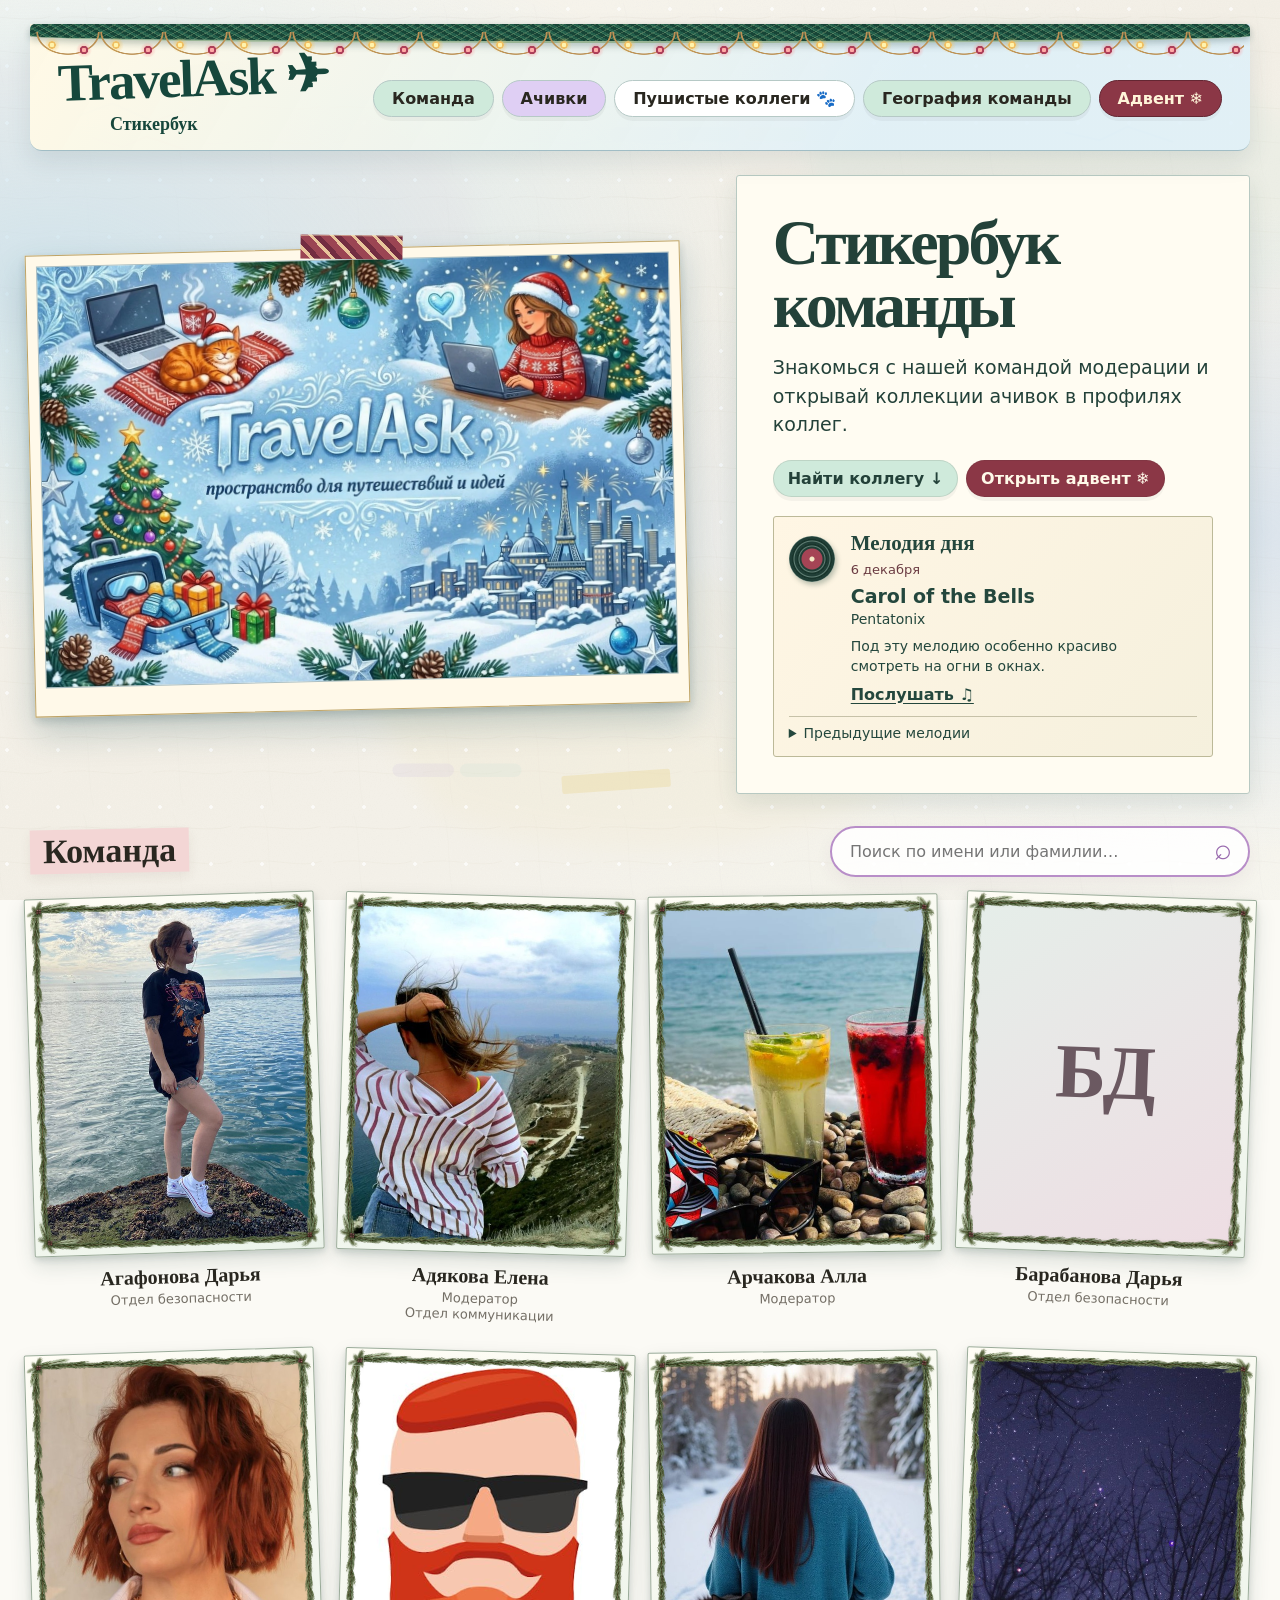
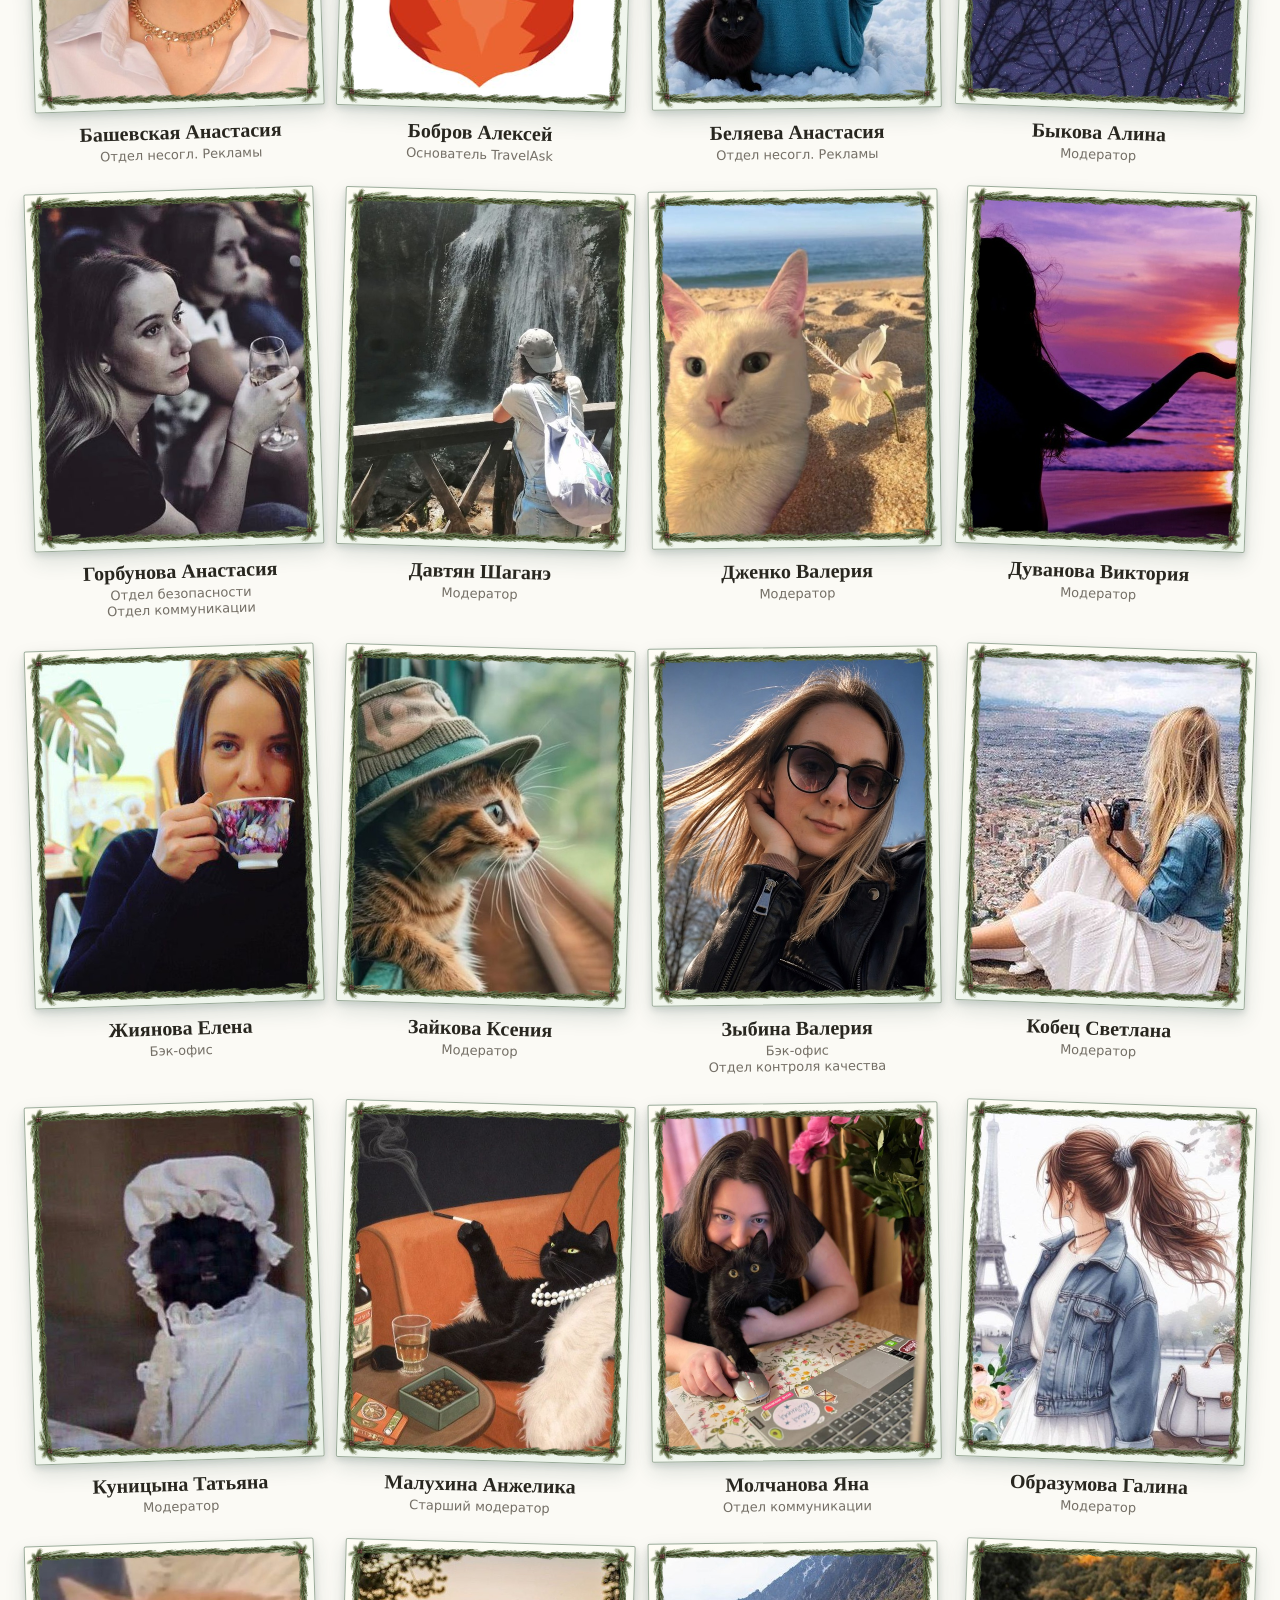
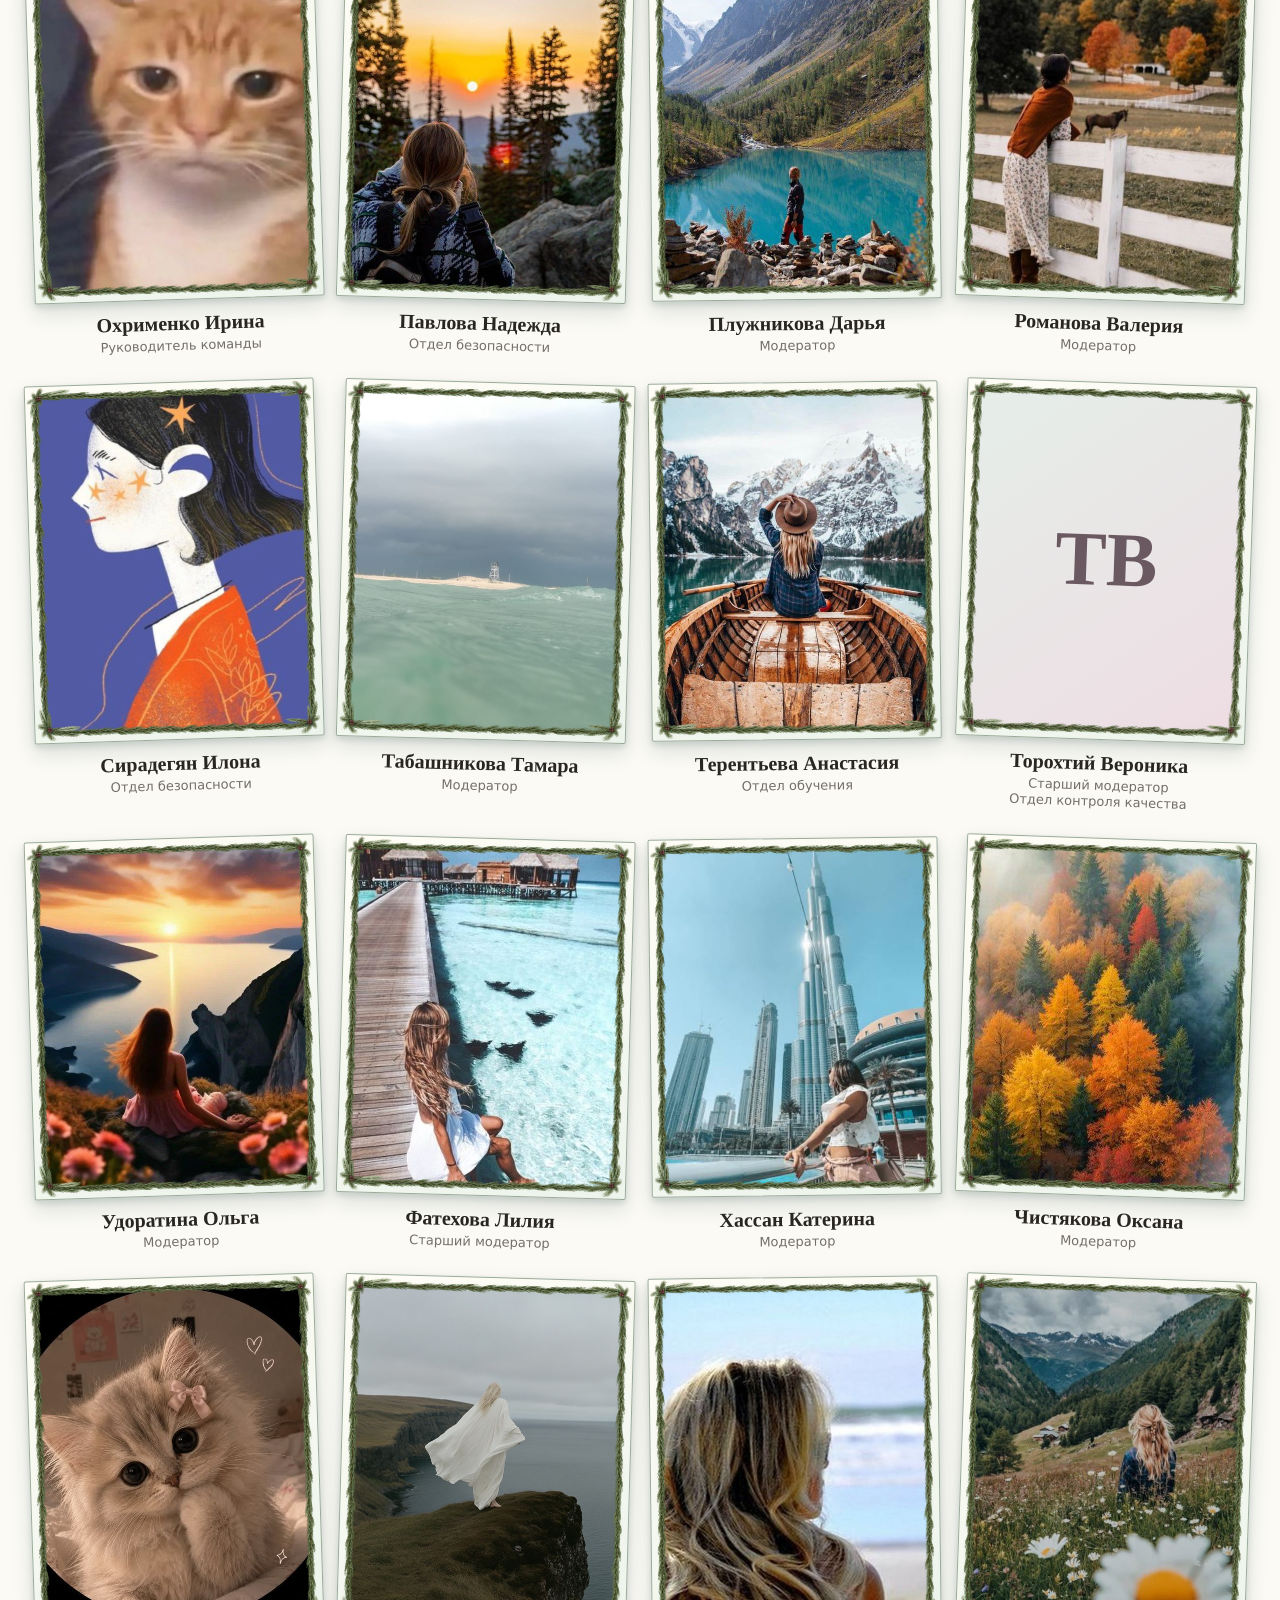
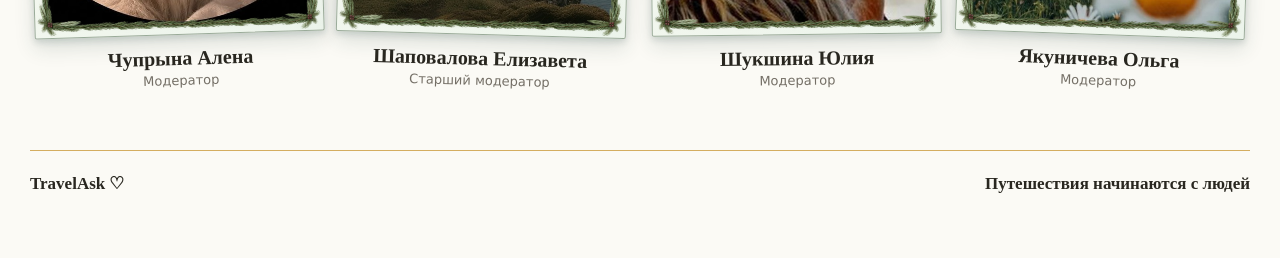
==== commit 16851857: "добавление музыки" ====
--- a/index.html
+++ b/index.html
@@ -1,5 +1,25 @@
 <!doctype html><html lang="ru"><head><meta charset="utf-8"><meta name="viewport" content="width=device-width,initial-scale=1">
 <meta name="theme-color" content="#fbfaf5"><title>TravelAsk Стикербук</title><link rel="stylesheet" href="styles.css?v=album1">  <link rel="stylesheet" href="darkfix.css?v=2">
+<style>
+  .december-music[hidden], .december-music [hidden] { display: none; }
+  .december-music { margin-top: 19px; padding: 15px; border: 1px solid #bcb998; border-radius: 3px;
+    color: #24473d; background: linear-gradient(130deg, #fff6e4, #f5f0dd); }
+  .music-layout { display: grid; grid-template-columns: 50px minmax(0, 1fr); gap: 12px; align-items: start; }
+  .music-record { width: 46px; height: 46px; border-radius: 50%;
+    margin-block: 4px; background: radial-gradient(circle, #f4e7c3 0 2px, #a54455 3px 10px, transparent 11px),
+      repeating-radial-gradient(circle, #203e36 0 2px, #628076 3px, #18352c 4px 5px);
+    box-shadow: 2px 3px 5px #2c4b3f50; }
+  .december-music h2 { margin: 0 0 5px; font: 700 21px/1.05 Georgia, serif; }
+  .december-music time { font-size: 13px; color: #6b3c43; }
+  .december-music .music-track { margin: 7px 0 1px; font-weight: 750; line-height: 1.25; overflow-wrap: anywhere; }
+  .december-music .music-artist, .december-music .music-note { margin: 0 0 8px; font-size: 14px; line-height: 1.4; }
+  .music-play { display: inline-block; font-weight: 750; text-decoration: underline; text-underline-offset: 3px; }
+  .december-music details { margin-top: 12px; padding-top: 8px; border-top: 1px solid #c6c1a8; }
+  .december-music summary { cursor: pointer; font-size: 14px; }
+  .december-music ol { max-height: 210px; overflow: auto; padding-left: 19px; margin-bottom: 0; font-size: 14px; }
+  .december-music li { margin-bottom: 5px; }
+  .december-music li a:hover { text-decoration: underline; }
+</style>
 </head><body>
 <main class="page"><header class="header">
   <a class="brand" href="index.html"><div class="brand-title">TravelAsk ✈</div><div class="brand-sub">Стикербук</div></a>
@@ -16,6 +36,20 @@
       <a class="pill mint" href="#team">Найти коллегу ↓</a>
       <a class="pill album-advent-link" id="albumAdventLink" href="advent.html" hidden>Открыть адвент ❄</a>
     </div>
+    <section class="december-music" id="decemberMusic" aria-labelledby="decemberMusicTitle" hidden>
+      <div class="music-layout">
+        <span class="music-record" aria-hidden="true"></span>
+        <div>
+          <h2 id="decemberMusicTitle">Мелодия дня</h2>
+          <time></time>
+          <p class="music-track"></p>
+          <p class="music-artist"></p>
+          <p class="music-note"></p>
+          <a class="music-play" target="_blank" rel="noopener noreferrer">Послушать ♫</a>
+        </div>
+      </div>
+      <details hidden><summary>Предыдущие мелодии</summary><ol></ol></details>
+    </section>
   </div>
 </section>
 <section class="album-team" id="team" aria-labelledby="team-title">
@@ -28,4 +62,4 @@
   <div id="teamEmpty" class="empty hidden" role="status">Никого не нашлось. Попробуй другое имя ♡</div>
 </section>
 <footer class="footer"><span>TravelAsk ♡</span><span>Путешествия начинаются с людей</span></footer>
-</main><script src="data.js"></script><script src="script.js?v=album1"></script></body></html>+</main><script src="data.js"></script><script src="script.js?v=album1"></script><script src="december-music.js"></script></body></html>
--- a/styles.css
+++ b/styles.css
@@ -562,4 +562,21 @@
   .page > .header .brand { color: #f6eed6; }
   #petGallery .photo-paper .member-name { color: #26392e; }
 }
+/* Keep paired pet prints inside the fir frame and above its artwork. */
+#petGallery .pet-prints[data-paired] {
+  position: relative;
+  z-index: 3;
+  margin: 7px clamp(15px, 9%, 24px) 0 clamp(6px, 3%, 10px);
+}
+#petGallery .pet-prints[data-paired] .pet-print {
+  transform: translate(4%, 1.5%) rotate(4deg);
+}
+#petGallery .pet-prints[data-paired] .pet-print[data-front] {
+  transform: translate(0, 0) rotate(-2deg);
+}
+/* Equal top and bottom mat around team portraits. */
+#teamGrid .photo-paper { padding-bottom: 9px; }
+@media (max-width: 480px) {
+  #teamGrid .photo-paper { padding-bottom: 6px; }
+}
 /* END: новогоднее оформление Стикербука */
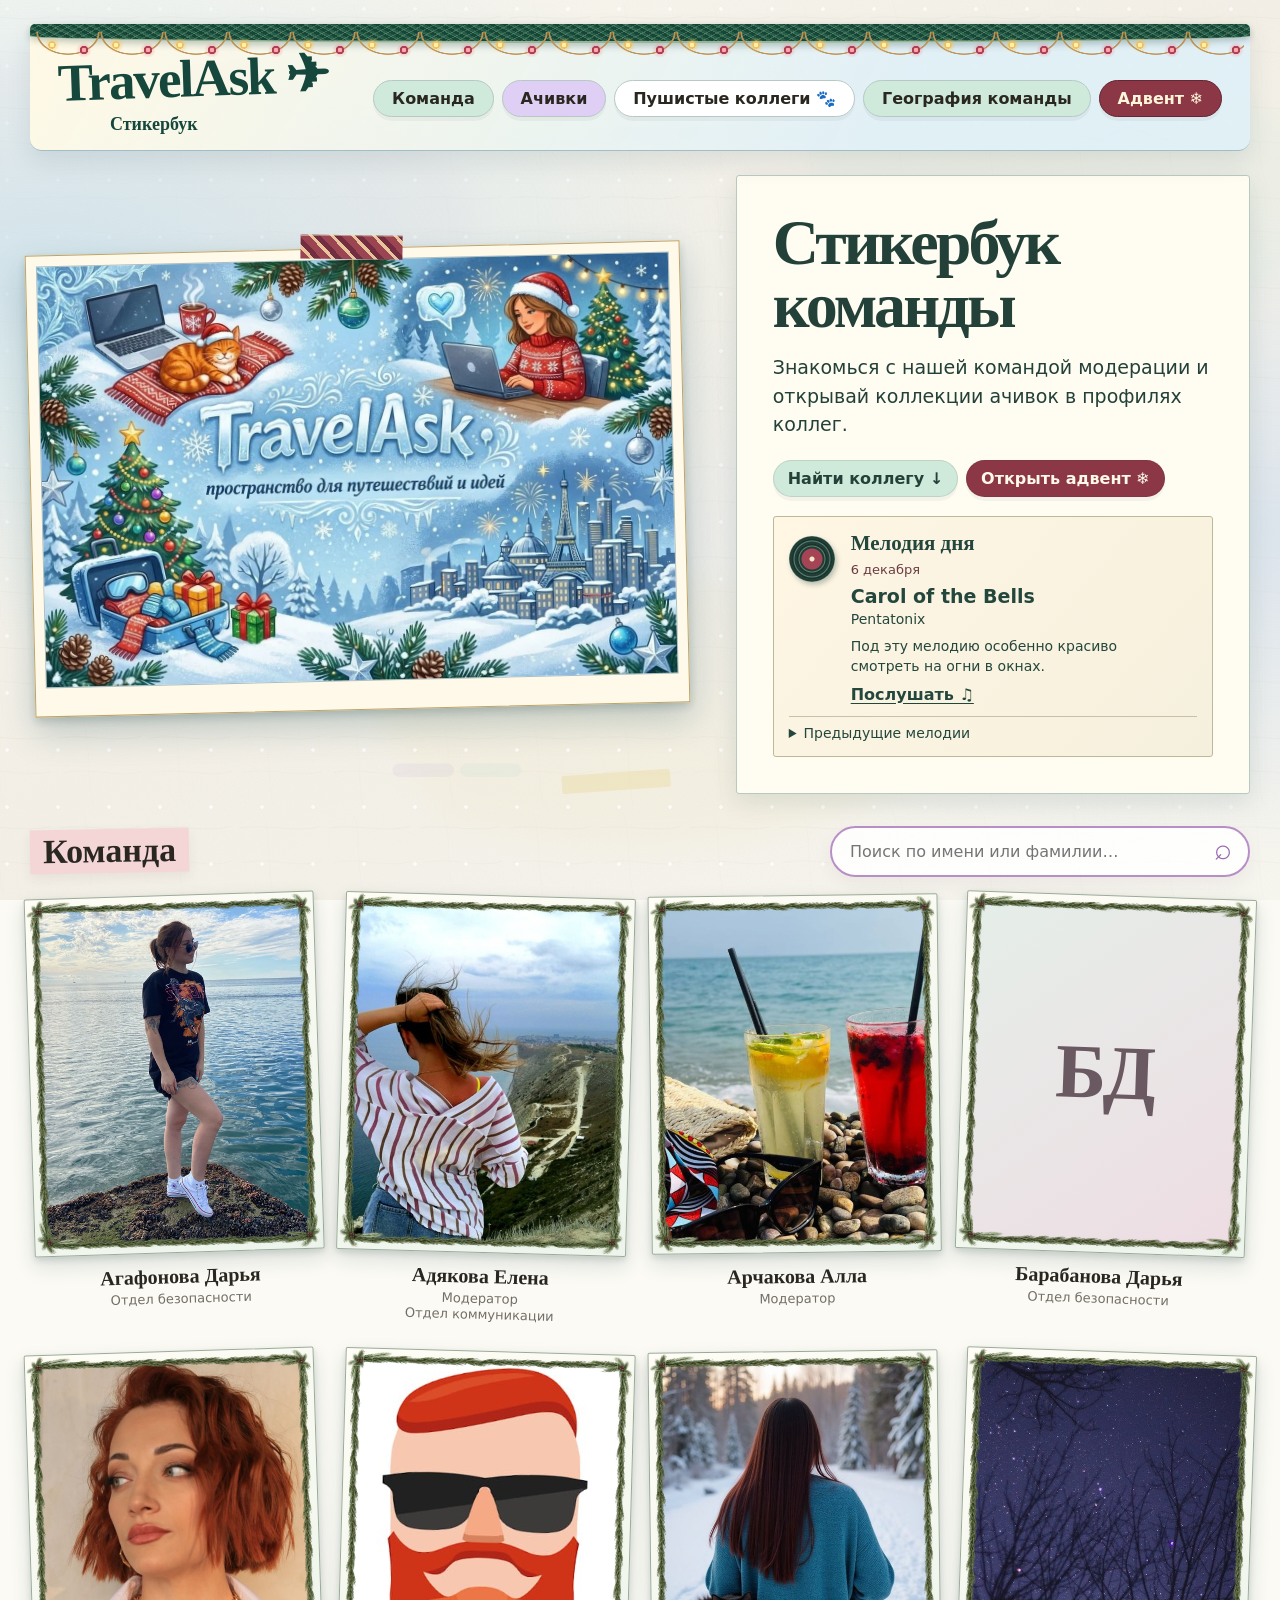
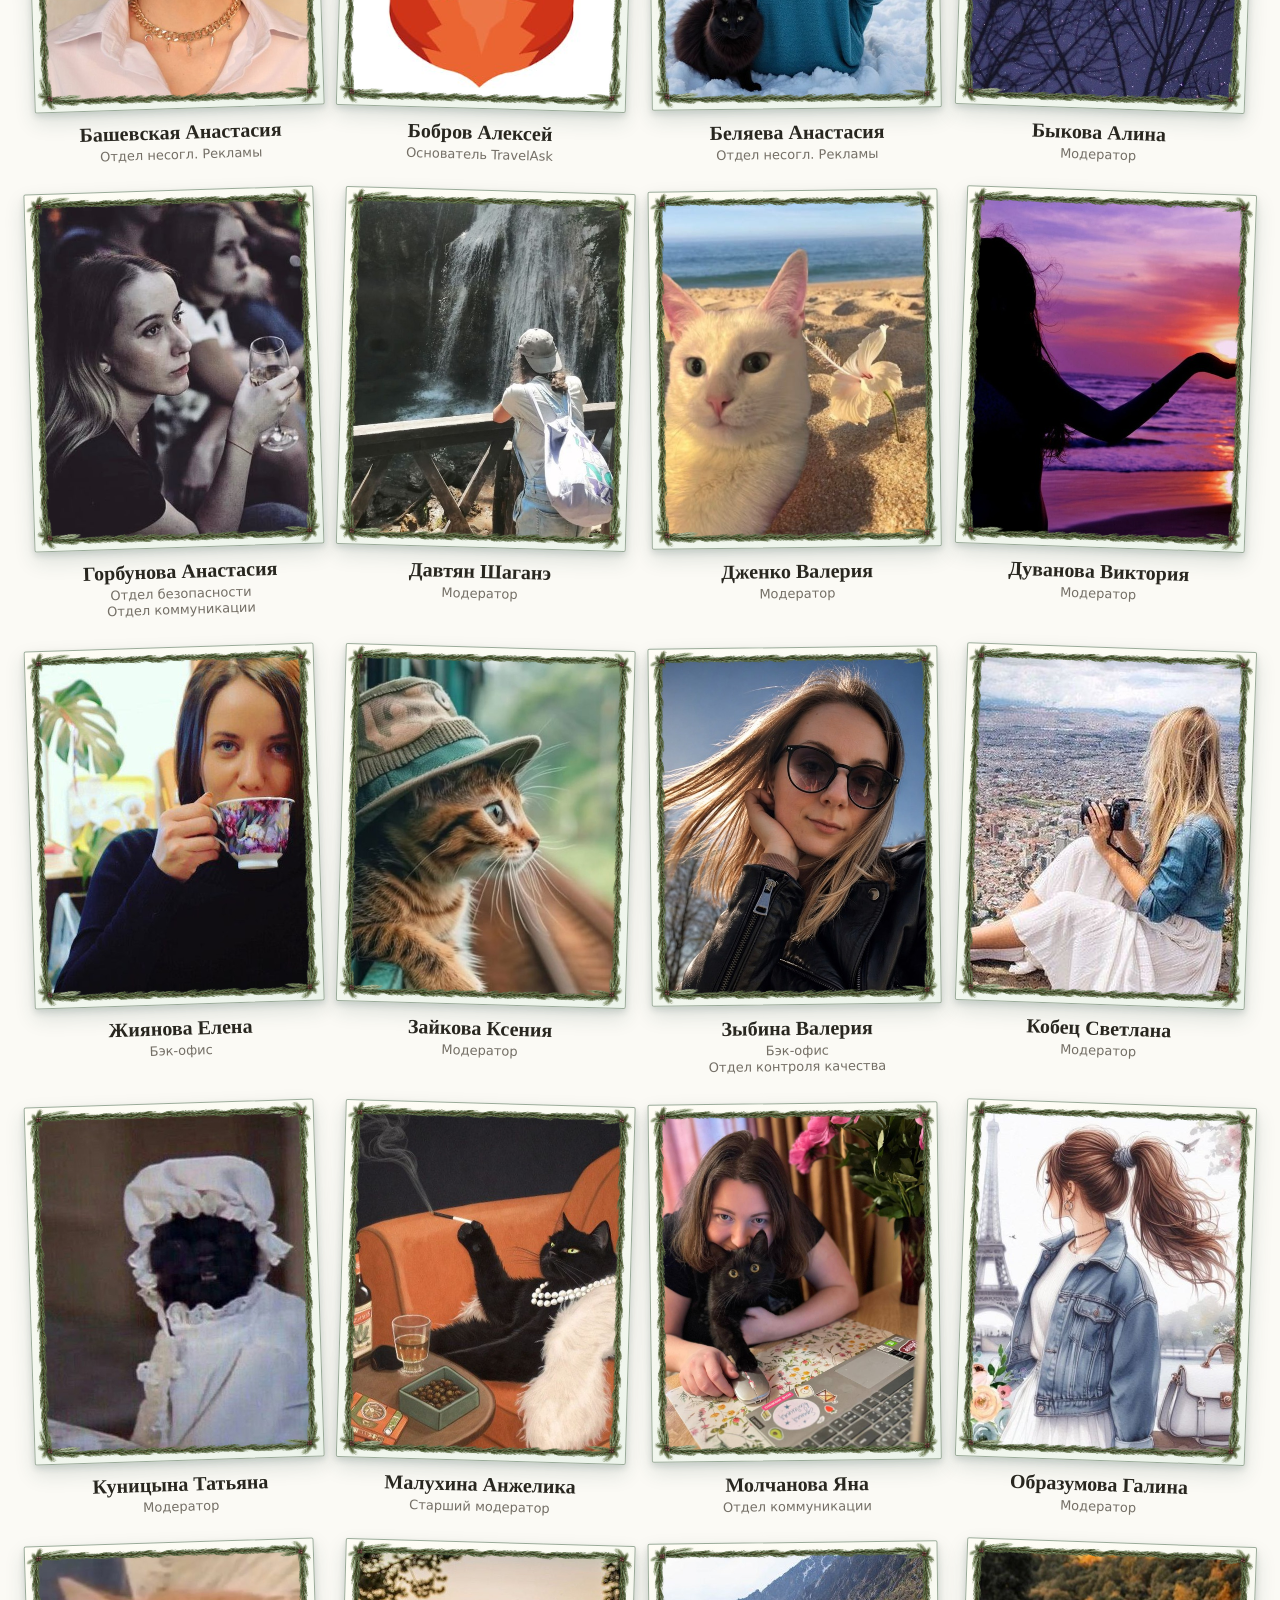
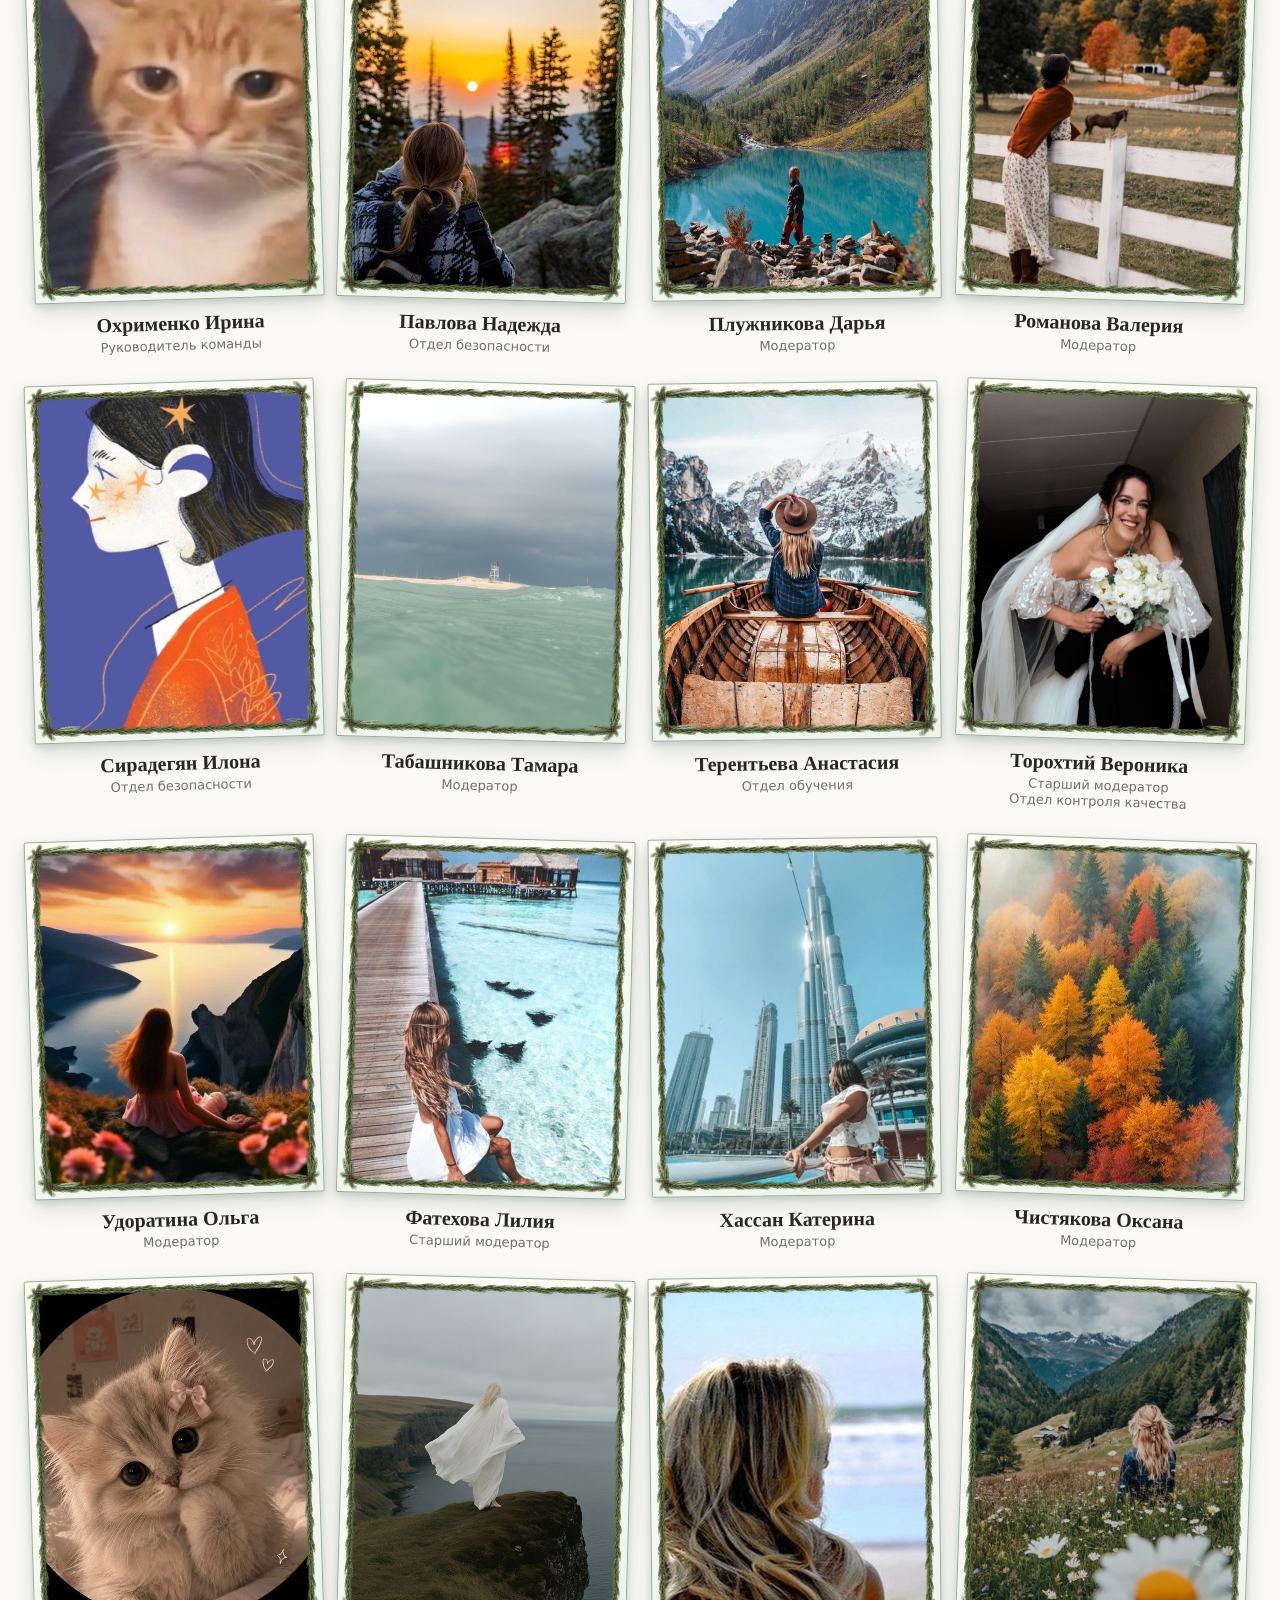
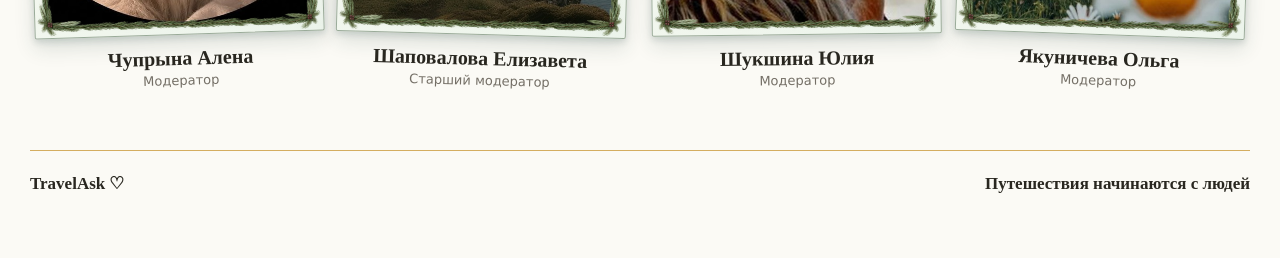
==== commit 6b546bab: "вес сайта" ====
--- a/index.html
+++ b/index.html
@@ -1,5 +1,5 @@
 <!doctype html><html lang="ru"><head><meta charset="utf-8"><meta name="viewport" content="width=device-width,initial-scale=1">
-<meta name="theme-color" content="#fbfaf5"><title>TravelAsk Стикербук</title><link rel="stylesheet" href="styles.css?v=album1">  <link rel="stylesheet" href="darkfix.css?v=2">
+<meta name="theme-color" content="#fbfaf5"><title>TravelAsk Стикербук</title><link rel="stylesheet" href="styles.css?v=winter-assets1">  <link rel="stylesheet" href="darkfix.css?v=2">
 <style>
   .december-music[hidden], .december-music [hidden] { display: none; }
   .december-music { margin-top: 19px; padding: 15px; border: 1px solid #bcb998; border-radius: 3px;
@@ -27,7 +27,7 @@
 </header>
 <section class="hero album-cover" aria-labelledby="album-title">
   <div class="hero-banner-wrap">
-    <img class="hero-banner" src="background/hero-travelask.jpg" alt="TravelAsk — пространство для путешествий и идей">
+    <img class="hero-banner" src="background/hero-winter.webp" fetchpriority="high" alt="TravelAsk — пространство для путешествий и идей">
   </div>
   <div class="album-cover-copy">
     <h1 id="album-title">Стикербук команды</h1>
--- a/styles.css
+++ b/styles.css
@@ -515,7 +515,7 @@
   box-shadow: inset 0 1px #fff3c278;
 }
 .hero-banner {
-  content: url("[data-uri]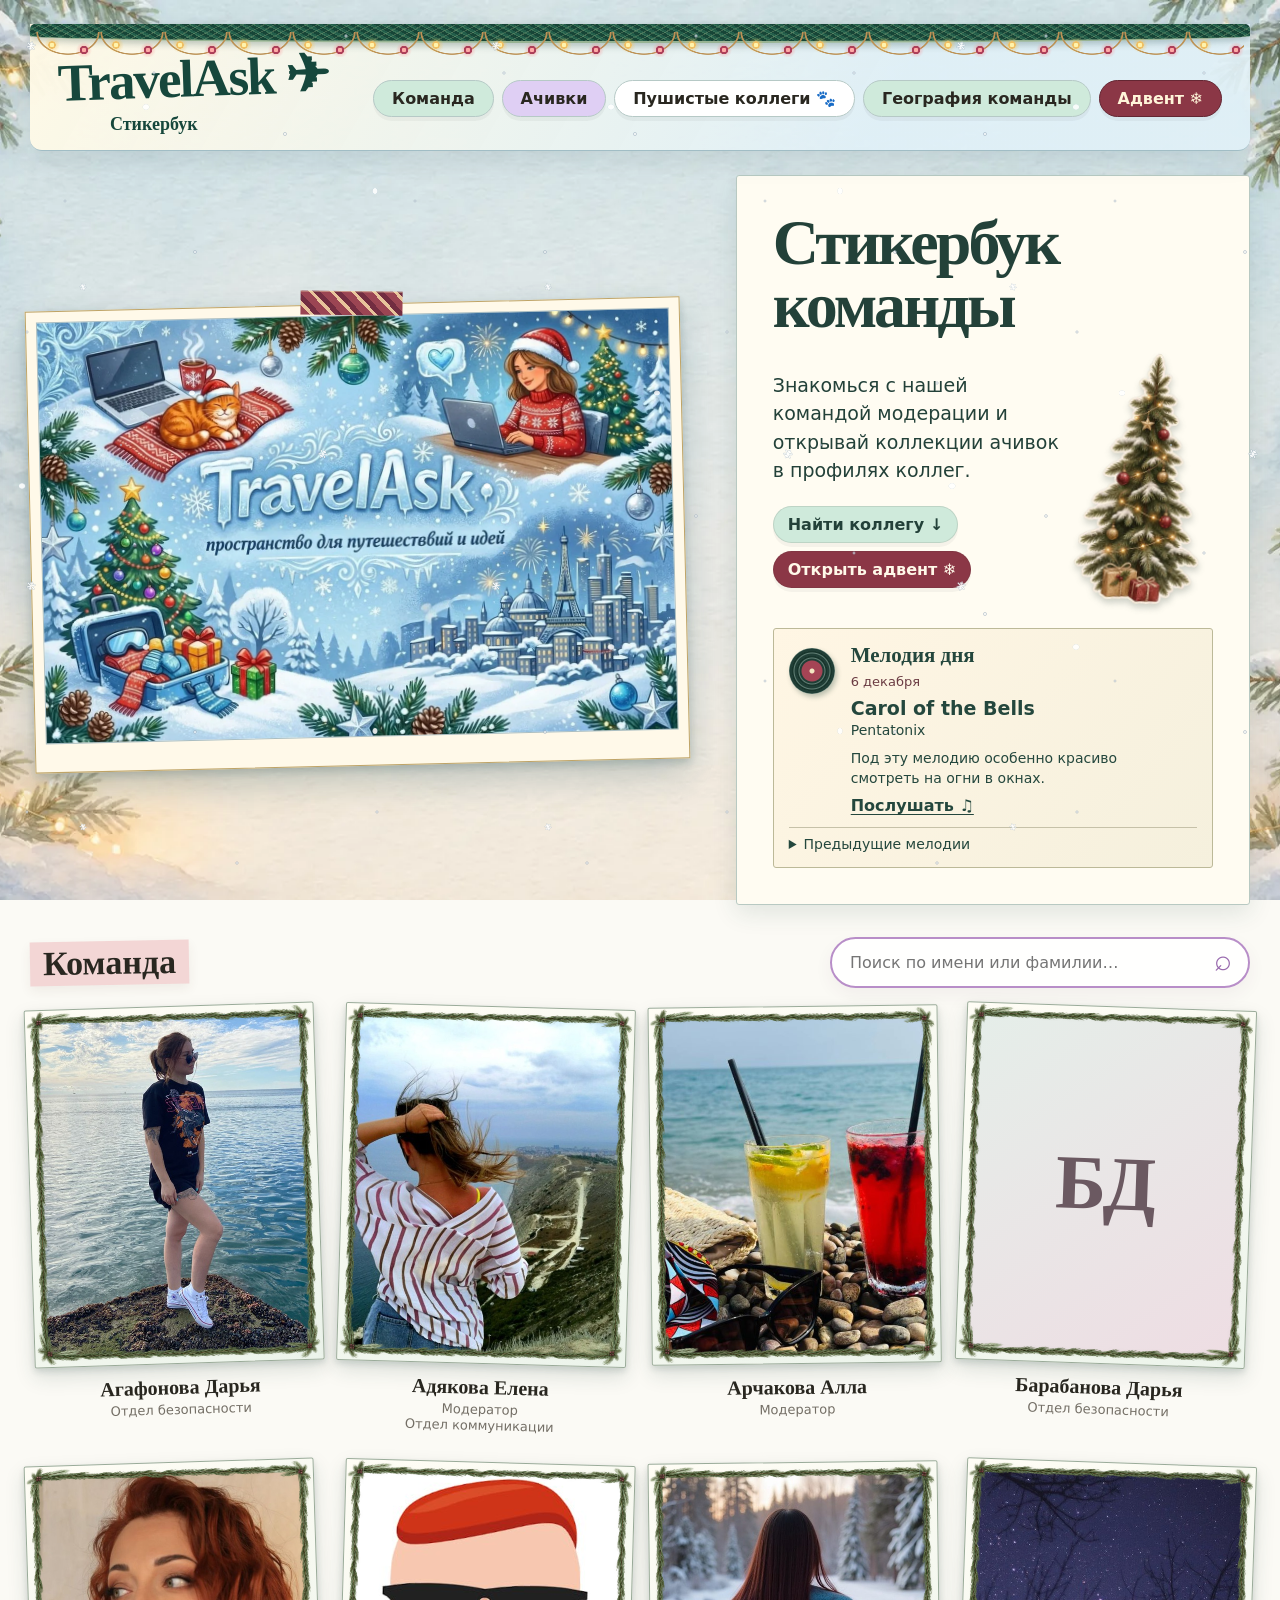
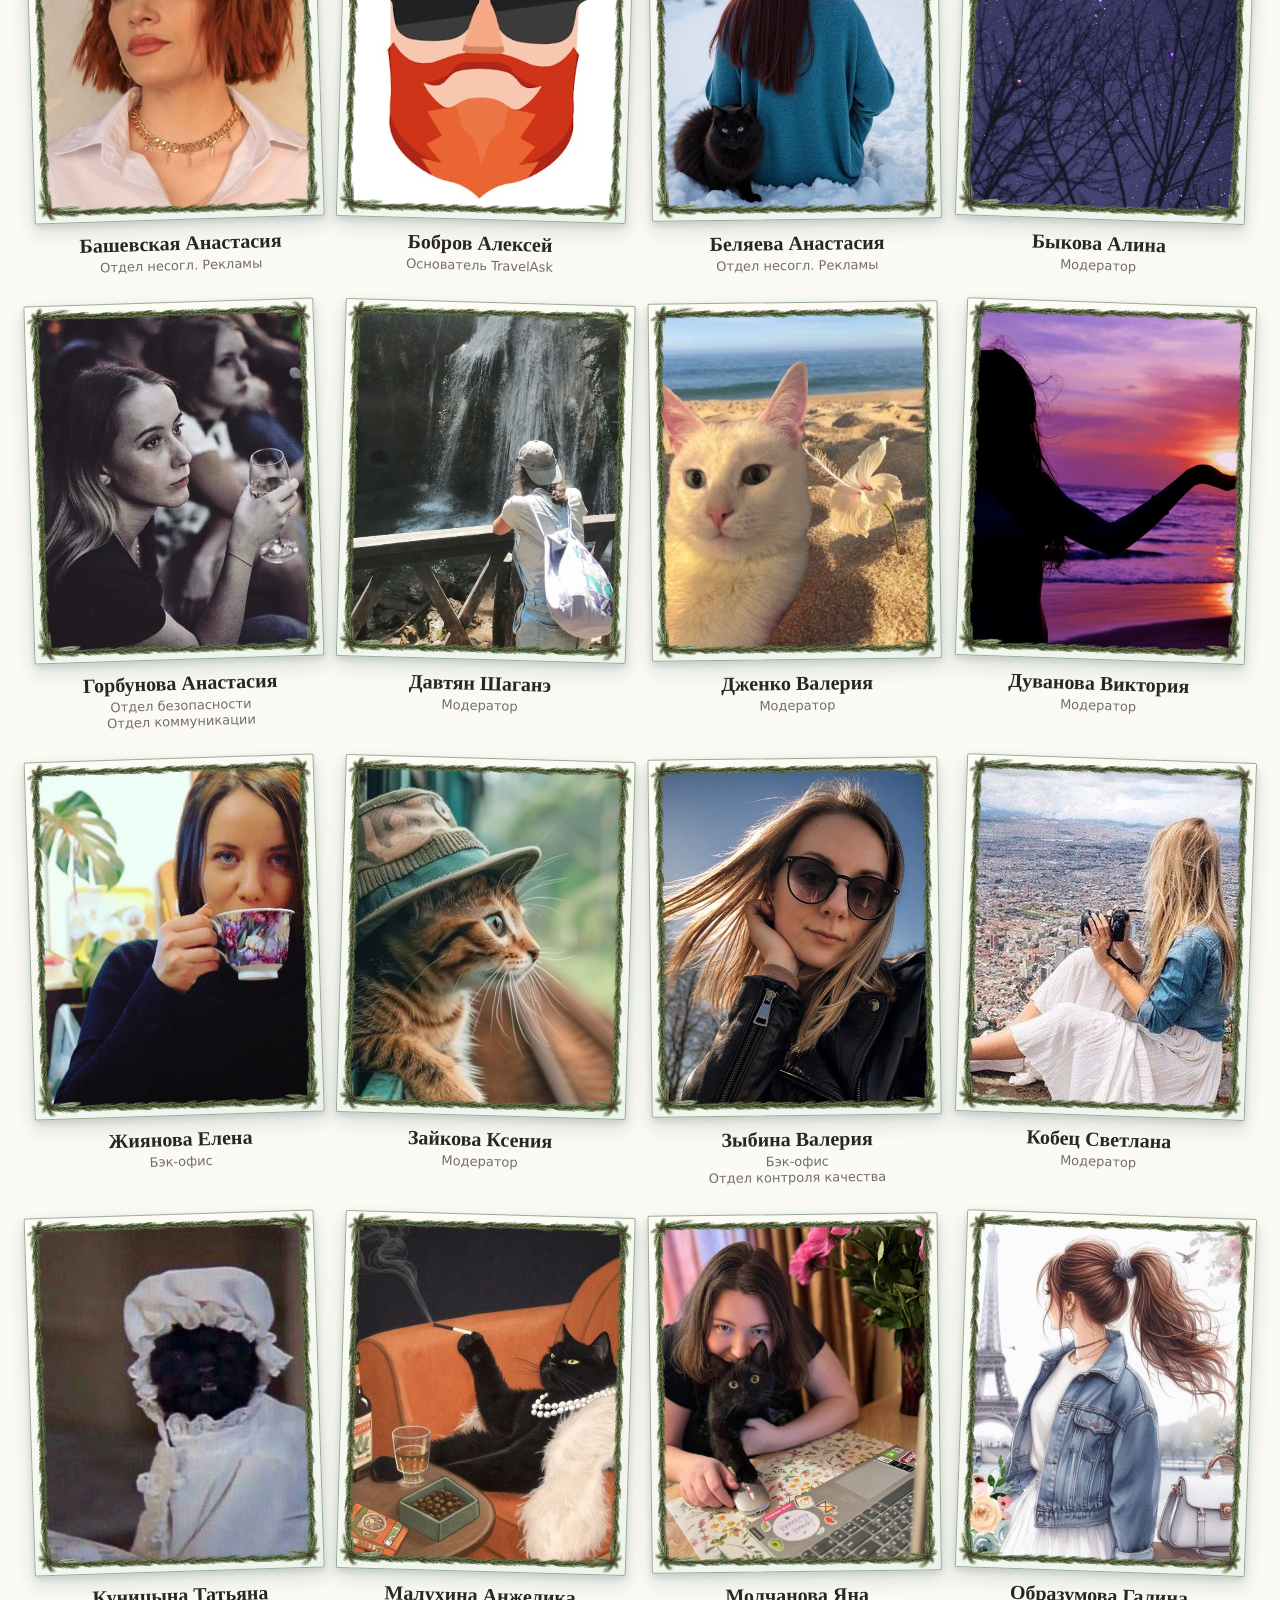
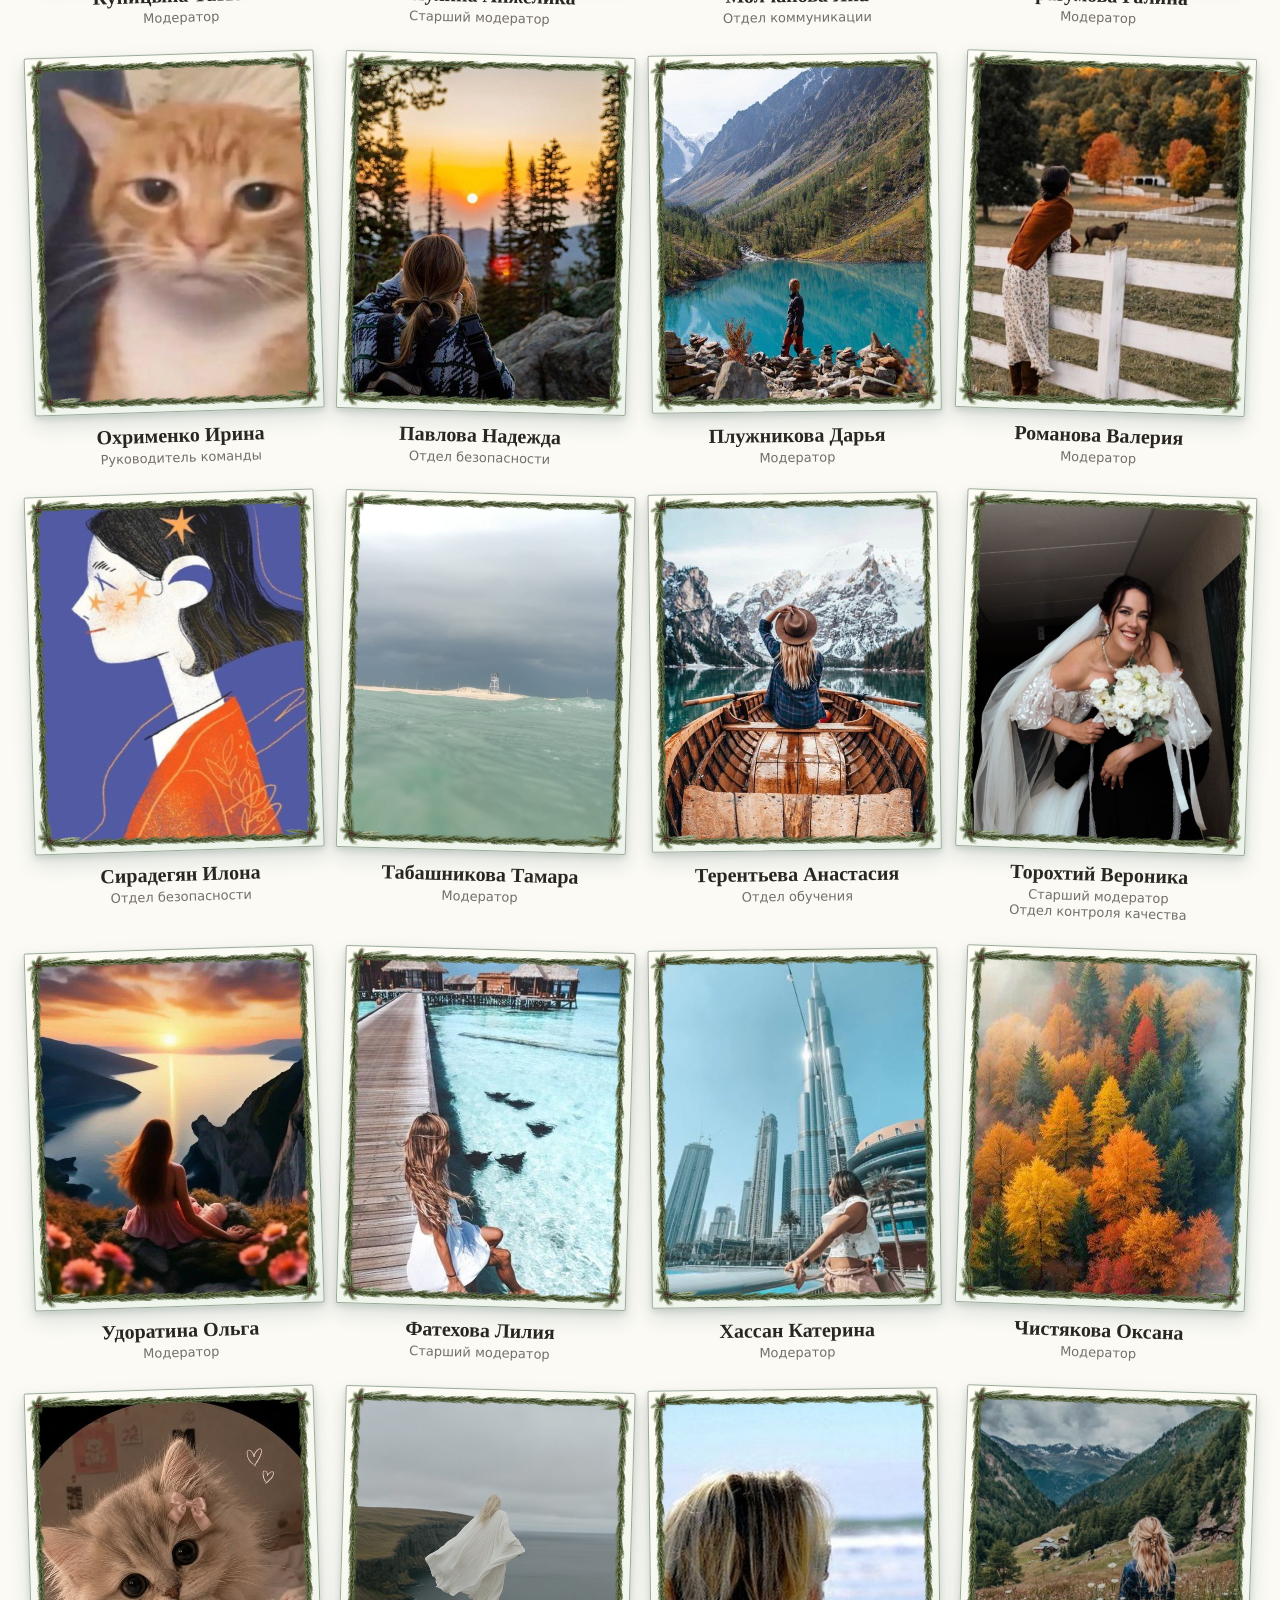
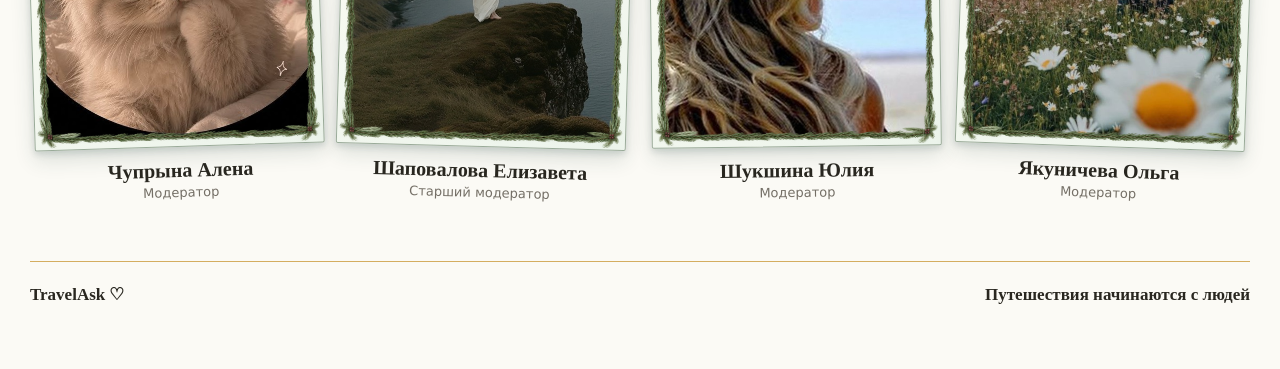
==== commit d63b104e: "наклейка елки" ====
--- a/index.html
+++ b/index.html
@@ -19,6 +19,27 @@
   .december-music ol { max-height: 210px; overflow: auto; padding-left: 19px; margin-bottom: 0; font-size: 14px; }
   .december-music li { margin-bottom: 5px; }
   .december-music li a:hover { text-decoration: underline; }
+
+  .album-intro {
+    display: grid;
+    grid-template-columns: minmax(0, 1fr) auto;
+    column-gap: clamp(8px, 2vw, 20px);
+    align-items: center;
+    margin-top: 12px;
+  }
+  .album-intro p { margin-top: 0; }
+  .album-tree-sticker {
+    display: block;
+    width: clamp(66px, 8vw, 112px);
+    height: auto;
+    margin: 4px 4px 4px 0;
+    transform: rotate(6deg);
+    filter: drop-shadow(1px 4px 3px #25393138);
+    pointer-events: none;
+  }
+  @media (min-width: 1024px) {
+    .album-tree-sticker { width: clamp(104px, 10vw, 140px); }
+  }
 </style>
 </head><body>
 <main class="page"><header class="header">
@@ -31,10 +52,15 @@
   </div>
   <div class="album-cover-copy">
     <h1 id="album-title">Стикербук команды</h1>
-    <p>Знакомься с нашей командой модерации и открывай коллекции ачивок в профилях коллег.</p>
-    <div class="album-actions">
-      <a class="pill mint" href="#team">Найти коллегу ↓</a>
-      <a class="pill album-advent-link" id="albumAdventLink" href="advent.html" hidden>Открыть адвент ❄</a>
+    <div class="album-intro">
+      <div>
+        <p>Знакомься с нашей командой модерации и открывай коллекции ачивок в профилях коллег.</p>
+        <div class="album-actions">
+          <a class="pill mint" href="#team">Найти коллегу ↓</a>
+          <a class="pill album-advent-link" id="albumAdventLink" href="advent.html" hidden>Открыть адвент ❄</a>
+        </div>
+      </div>
+      <img class="album-tree-sticker" src="background/christmas-tree-sticker.webp" alt="" width="260" height="510">
     </div>
     <section class="december-music" id="decemberMusic" aria-labelledby="decemberMusicTitle" hidden>
       <div class="music-layout">
--- a/styles.css
+++ b/styles.css
@@ -471,12 +471,11 @@
     repeating-linear-gradient(28deg, #235d4a 0 2px, #174537 2px 5px, #367055 5px 6px);
 }
 
-body::after {
-  background:
-    radial-gradient(ellipse at 4% 30%, #c1dfecab, transparent 42%),
-    radial-gradient(ellipse at 97% 59%, #cadaed99, transparent 43%),
-    radial-gradient(circle at 7px 9px, #ffffffb0 0 1.5px, transparent 2px) 0 0 / 51px 57px,
-    #eef4f24a;
+@media (prefers-color-scheme: light) {
+  body::before {
+    background: #e6eff0 url("background/winter-background.webp") center / cover no-repeat;
+  }
+  body::after { background: none; }
 }
 .page > .header {
   position: relative; align-items: center; flex-wrap: wrap; row-gap: 13px;
@@ -581,4 +580,39 @@
 }
 .profile-left .profile-photo { padding-bottom: 10px; }
 .profile-left .profile-photo > img { display: block; }
+/* Two sparse layers of snow fall at different speeds. */
+@media (prefers-reduced-motion: no-preference) {
+  html::before,
+  html::after {
+    content: "";
+    position: fixed;
+    inset: calc(-1 * var(--snow-step)) -32px 0;
+    z-index: 20;
+    pointer-events: none;
+    animation: stickerbook-snowfall var(--snow-duration) linear infinite;
+  }
+  html::before {
+    --snow-step: 480px;
+    --snow-drift: 14px;
+    --snow-duration: 29s;
+    background-image: url("data:image/svg+xml,%3Csvg%20xmlns%3D%22http%3A%2F%2Fwww.w3.org%2F2000%2Fsvg%22%20width%3D%22350%22%20height%3D%22480%22%20viewBox%3D%220%200%20350%20480%22%3E%0A%3Cg%20fill%3D%22%23fff%22%20stroke%3D%22%23869bae%22%20stroke-width%3D%22.65%22%3E%0A%20%20%3Ccircle%20cx%3D%2228%22%20cy%3D%2236%22%20r%3D%221.4%22%2F%3E%3Ccircle%20cx%3D%22186%22%20cy%3D%2273%22%20r%3D%221.2%22%2F%3E%0A%20%20%3Ccircle%20cx%3D%22317%22%20cy%3D%22134%22%20r%3D%221.55%22%2F%3E%3Ccircle%20cx%3D%2297%22%20cy%3D%22201%22%20r%3D%221%22%2F%3E%0A%20%20%3Ccircle%20cx%3D%22227%22%20cy%3D%22252%22%20r%3D%221.5%22%2F%3E%3Ccircle%20cx%3D%2259%22%20cy%3D%22332%22%20r%3D%221.15%22%2F%3E%0A%20%20%3Ccircle%20cx%3D%22269%22%20cy%3D%22383%22%20r%3D%221.25%22%2F%3E%3Ccircle%20cx%3D%22153%22%20cy%3D%22445%22%20r%3D%22.95%22%2F%3E%0A%3C%2Fg%3E%3C%2Fsvg%3E");
+    background-size: 350px 480px;
+    opacity: .68;
+  }
+  html::after {
+    --snow-step: 540px;
+    --snow-drift: -24px;
+    --snow-duration: 17s;
+    background-image: url("data:image/svg+xml,%3Csvg%20xmlns%3D%22http%3A%2F%2Fwww.w3.org%2F2000%2Fsvg%22%20width%3D%22465%22%20height%3D%22540%22%20viewBox%3D%220%200%20465%20540%22%3E%0A%3Cdefs%3E%0A%20%20%3CradialGradient%20id%3D%22soft%22%3E%0A%20%20%20%20%3Cstop%20offset%3D%22.45%22%20stop-color%3D%22%23fff%22%2F%3E%0A%20%20%20%20%3Cstop%20offset%3D%22.72%22%20stop-color%3D%22%23fff%22%20stop-opacity%3D%22.9%22%2F%3E%0A%20%20%20%20%3Cstop%20offset%3D%221%22%20stop-color%3D%22%23b0c5d9%22%20stop-opacity%3D%220%22%2F%3E%0A%20%20%3C%2FradialGradient%3E%0A%20%20%3Cpath%20id%3D%22crystal%22%20d%3D%22M0-4V4M-3.46-2%203.46%202M-3.46%202%203.46-2M-1.25-2.75%200-1.65%201.25-2.75M-1.25%202.75%200%201.65%201.25%202.75%22%2F%3E%0A%3C%2Fdefs%3E%0A%3Cg%20fill%3D%22url%28%23soft%29%22%3E%0A%20%20%3Cellipse%20cx%3D%22178%22%20cy%3D%22107%22%20rx%3D%223.9%22%20ry%3D%223.3%22%2F%3E%0A%20%20%3Cellipse%20cx%3D%22407%22%20cy%3D%22191%22%20rx%3D%223%22%20ry%3D%223.5%22%2F%3E%0A%20%20%3Cellipse%20cx%3D%22224%22%20cy%3D%22393%22%20rx%3D%223.5%22%20ry%3D%223%22%2F%3E%0A%20%20%3Cellipse%20cx%3D%2254%22%20cy%3D%22486%22%20rx%3D%223.9%22%20ry%3D%223.3%22%2F%3E%0A%3C%2Fg%3E%0A%3Cg%20fill%3D%22none%22%20stroke-linecap%3D%22round%22%3E%0A%20%20%3Cg%20transform%3D%22translate%2863%2046%29%20rotate%2816%29%22%3E%0A%20%20%20%20%3Cuse%20href%3D%22%23crystal%22%20stroke%3D%22%237c94a9%22%20stroke-opacity%3D%22.55%22%20stroke-width%3D%221.75%22%2F%3E%0A%20%20%20%20%3Cuse%20href%3D%22%23crystal%22%20stroke%3D%22%23fff%22%20stroke-width%3D%221.1%22%2F%3E%0A%20%20%3C%2Fg%3E%0A%20%20%3Cg%20transform%3D%22translate%28115%20287%29%20rotate%28-22%29%20scale%28.75%29%22%3E%0A%20%20%20%20%3Cuse%20href%3D%22%23crystal%22%20stroke%3D%22%237c94a9%22%20stroke-opacity%3D%22.55%22%20stroke-width%3D%221.8%22%2F%3E%0A%20%20%20%20%3Cuse%20href%3D%22%23crystal%22%20stroke%3D%22%23fff%22%20stroke-width%3D%221.2%22%2F%3E%0A%20%20%3C%2Fg%3E%0A%20%20%3Cg%20transform%3D%22translate%28355%20454%29%20rotate%2834%29%22%3E%0A%20%20%20%20%3Cuse%20href%3D%22%23crystal%22%20stroke%3D%22%237c94a9%22%20stroke-opacity%3D%22.55%22%20stroke-width%3D%221.75%22%2F%3E%0A%20%20%20%20%3Cuse%20href%3D%22%23crystal%22%20stroke%3D%22%23fff%22%20stroke-width%3D%221.1%22%2F%3E%0A%20%20%3C%2Fg%3E%0A%3C%2Fg%3E%3C%2Fsvg%3E");
+    background-size: 465px 540px;
+    opacity: .86;
+  }
+  @keyframes stickerbook-snowfall {
+    0% { transform: translate3d(0, 0, 0); }
+    25% { transform: translate3d(var(--snow-drift), calc(var(--snow-step) / 4), 0); }
+    50% { transform: translate3d(0, calc(var(--snow-step) / 2), 0); }
+    75% { transform: translate3d(calc(-1 * var(--snow-drift)), calc(var(--snow-step) * .75), 0); }
+    100% { transform: translate3d(0, var(--snow-step), 0); }
+  }
+}
 /* END: новогоднее оформление Стикербука */
